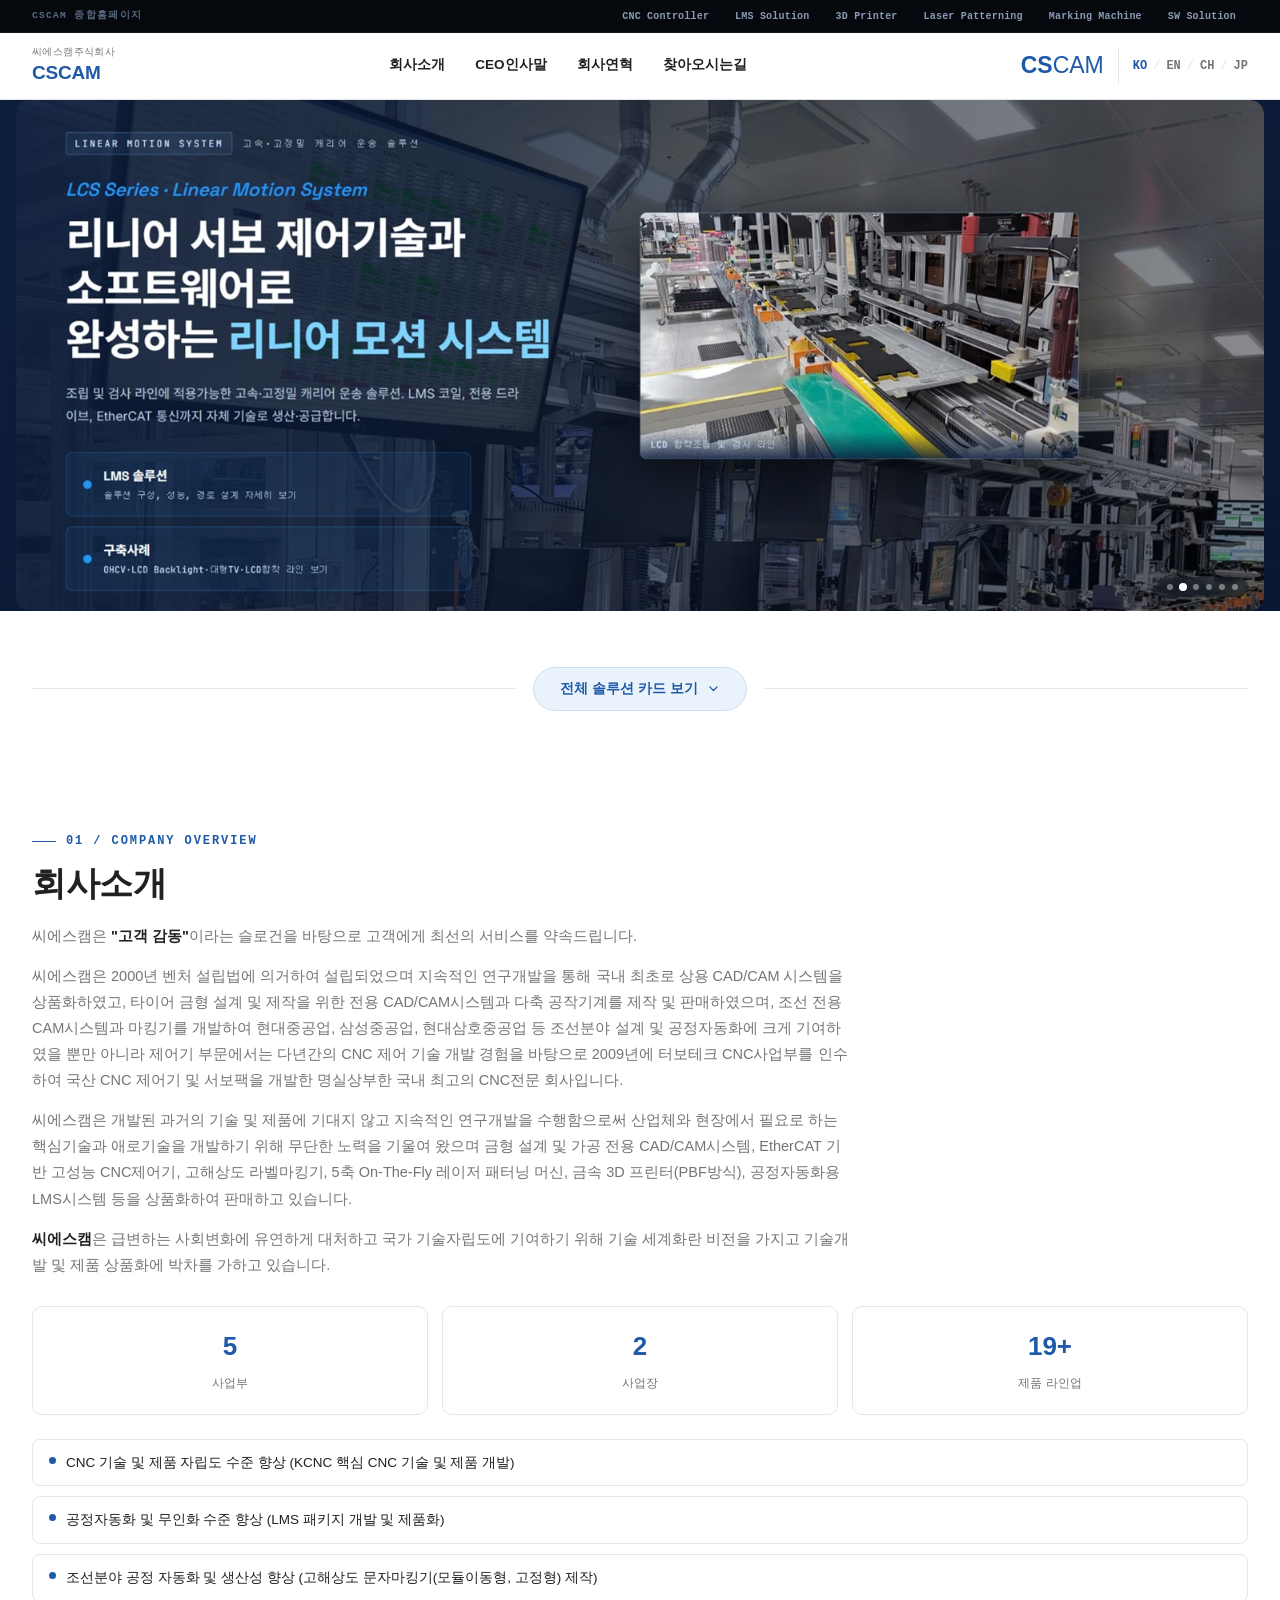
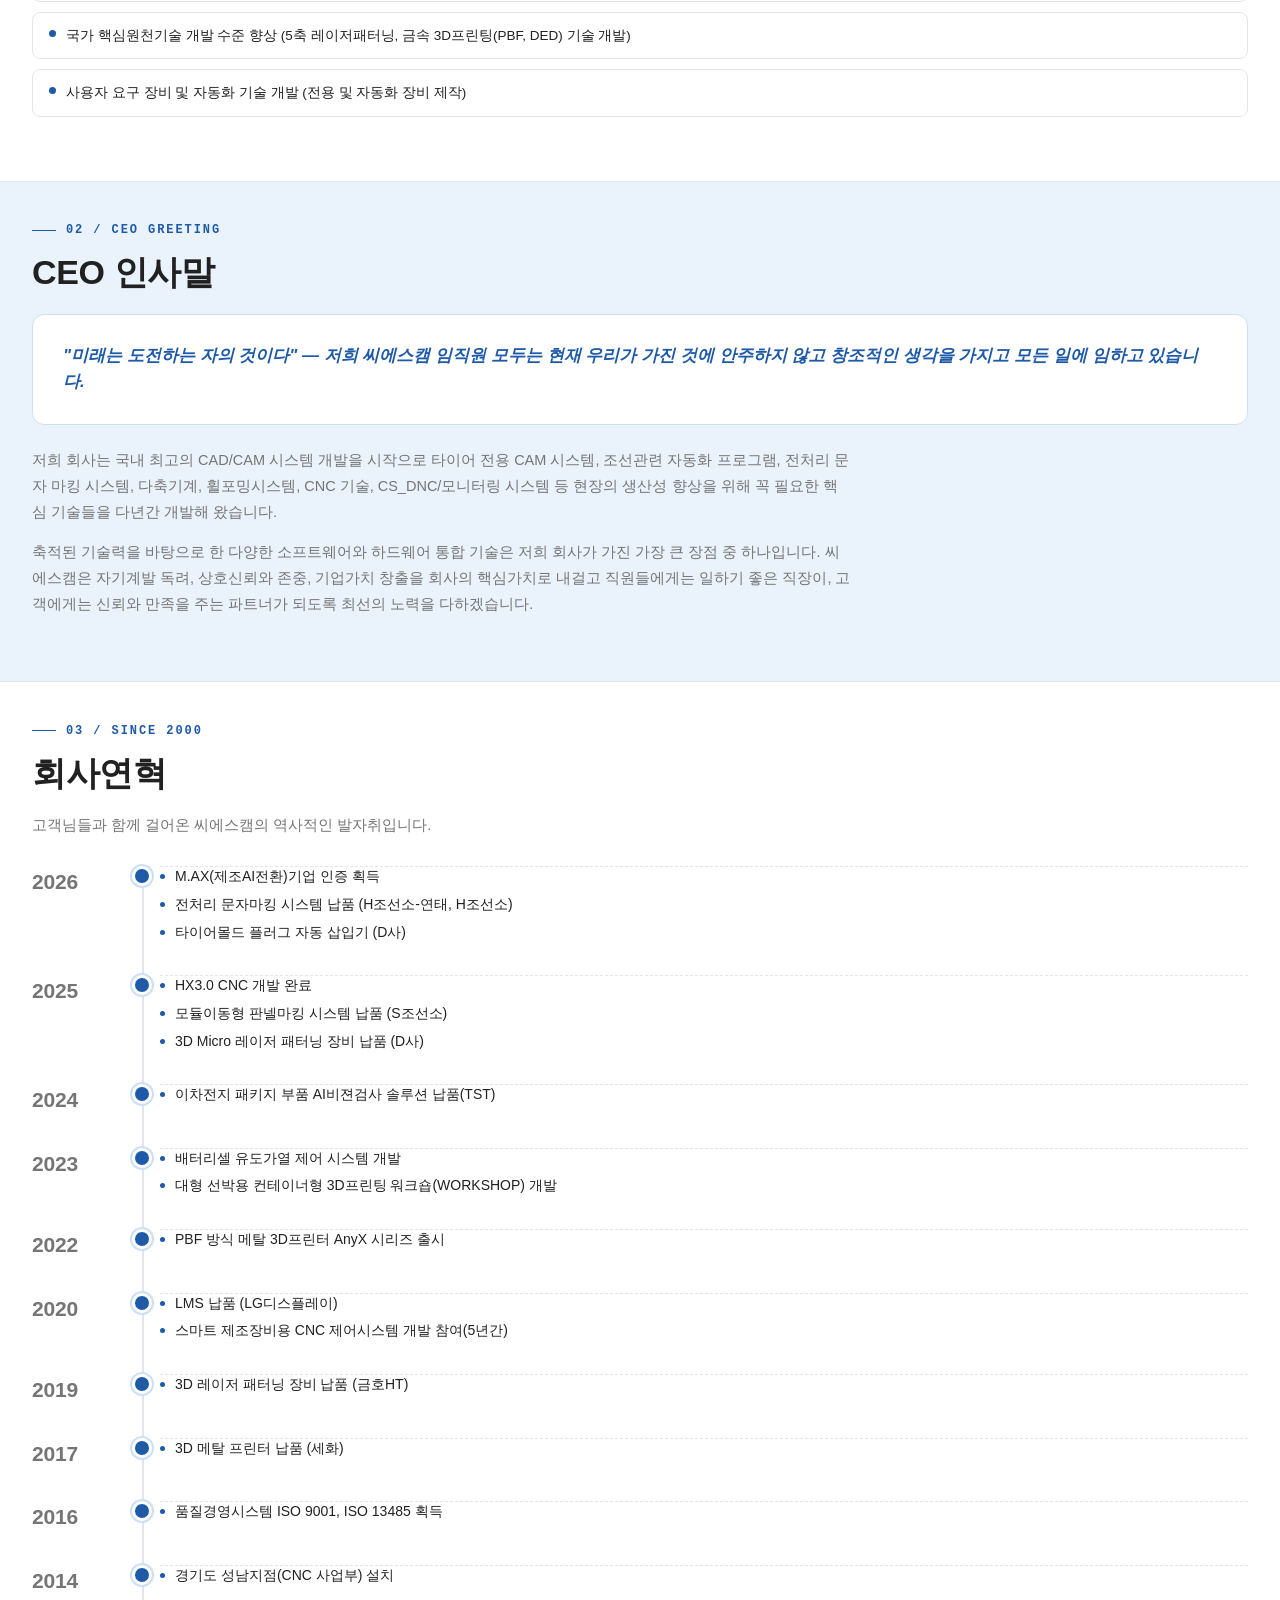
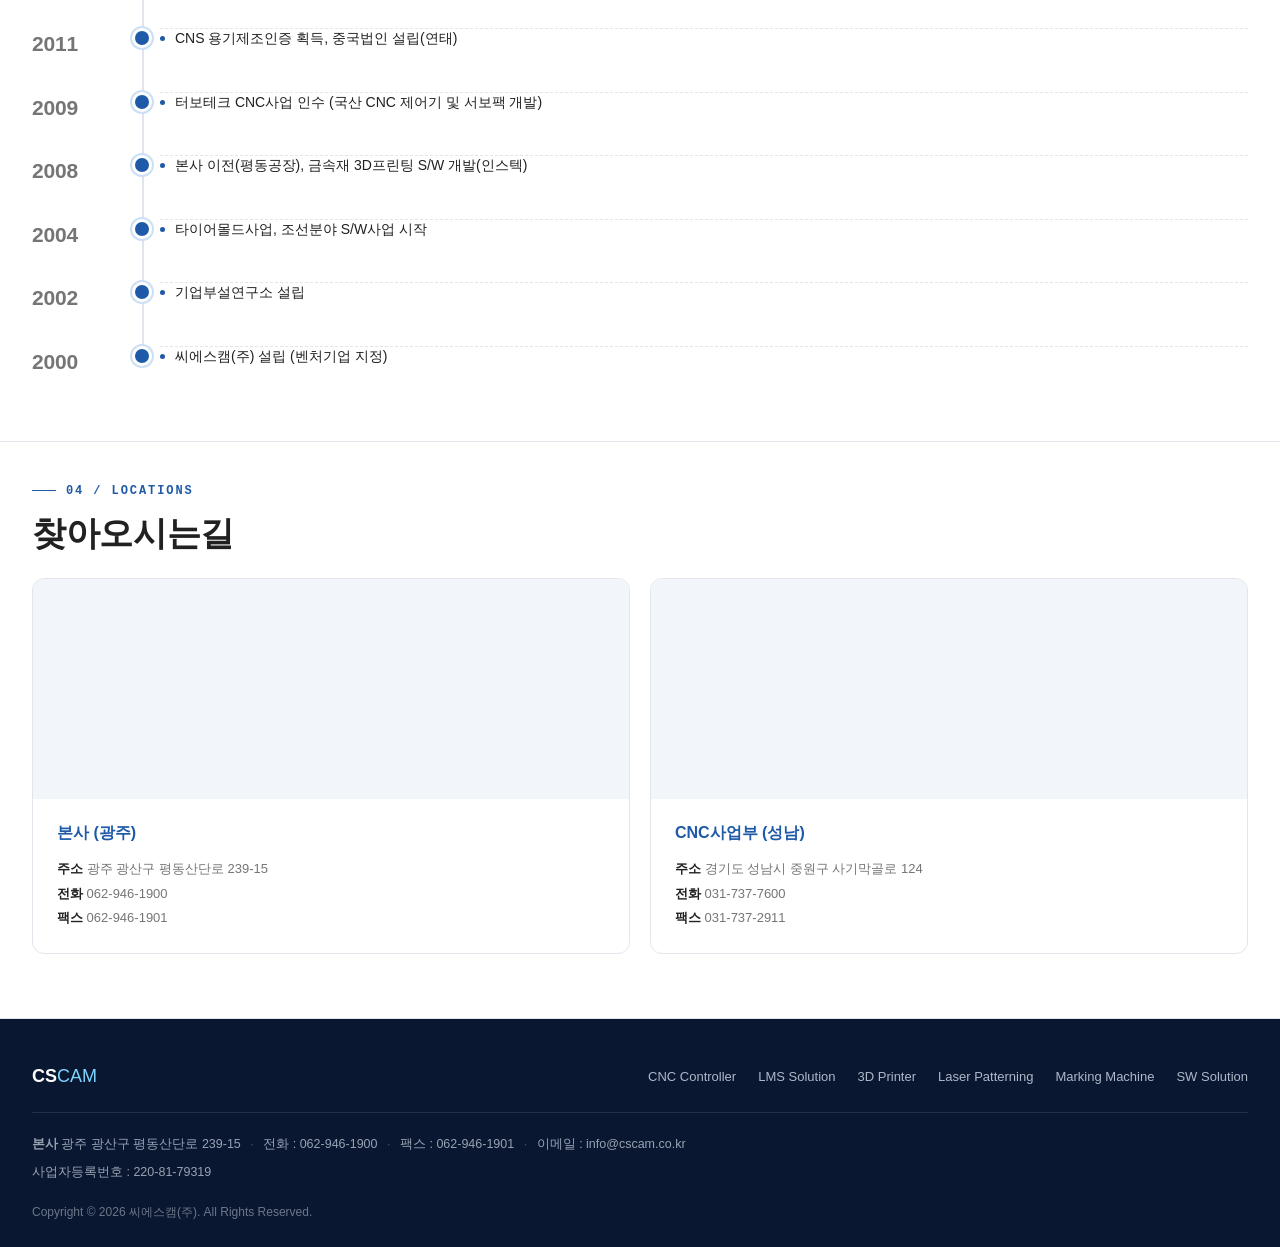
==== index.html @ 5173c91e "upgrade" ====
<!DOCTYPE html>
<html lang="ko">
<head>
<meta charset="UTF-8">
<meta name="viewport" content="width=device-width, initial-scale=1.0">
<title>씨에스캠(주) | CSCAM — 정밀제어 · 자동화 토탈 솔루션</title>
<meta name="description" content="씨에스캠(주)는 CNC 제어기, LMS 리니어 모션 시스템, 3D 프린터, 레이저 패터닝, 문자마킹시스템까지 정밀제어와 자동화 기술을 자체 개발·공급합니다.">
<link rel="stylesheet" href="assets/css/style.css">
</head>
<body>

<div class="family-bar">
  <div class="family-bar-inner">
    <span class="family-bar-label">CSCAM 종합홈페이지</span>
    <nav class="family-bar-nav">
      <a href="https://cnc.cscam.co.kr/">CNC Controller</a>
      <a href="https://lms.cscam.co.kr/">LMS Solution</a>
      <a href="https://3dp.cscam.co.kr/">3D Printer</a>
      <a href="https://laser.cscam.co.kr/">Laser Patterning</a>
      <a href="https://marking.cscam.co.kr/">Marking Machine</a>
      <a href="https://sw.cscam.co.kr/">SW Solution</a>
    </nav>
  </div>
</div>

<header class="site-header">
  <div class="container">
    <a href="index.html" class="logo"><small>씨에스캠주식회사</small><div class="logo-title">CSCAM</div></a>
    <nav class="site-nav">
      <a href="#about">회사소개</a>
      <a href="#ceo">CEO인사말</a>
      <a href="#history">회사연혁</a>
      <a href="#directions">찾아오시는길</a>
    </nav>
    <div class="header-right">
      <div class="header-utility">
        <div class="brand-wordmark"><b>CS</b><span>CAM</span></div>
        <div class="brand-divider"></div>
        <div class="lang-switch"><a class="active" href="index.html">KO</a><span class="lang-sep">/</span><a href="en/index.html">EN</a><span class="lang-sep">/</span><a href="zh/index.html">CH</a><span class="lang-sep">/</span><a href="jp/index.html">JP</a></div>
      </div>
    </div>
  </div>
</header>
<div class="header-spacer"></div>

<section class="hub-hero">
  <div class="container">
    <div class="hero-shift-wrap" id="heroShiftWrap" aria-hidden="true">
      <div class="hero-shift-stage" id="heroShiftStage">
        <a class="hero-shift-card" draggable="false" href="https://cnc.cscam.co.kr/"><img src="assets/img/card-cnc.jpg" alt="CNC Controller" loading="eager" draggable="false"></a>
        <a class="hero-shift-card" draggable="false" href="https://lms.cscam.co.kr/"><img src="assets/img/card-lms.jpg" alt="LMS Solution" loading="eager" draggable="false"></a>
        <a class="hero-shift-card" draggable="false" href="https://3dp.cscam.co.kr/"><img src="assets/img/card-3dp.jpg" alt="3D Printer" loading="eager" draggable="false"></a>
        <a class="hero-shift-card" draggable="false" href="https://laser.cscam.co.kr/"><img src="assets/img/card-laser.jpg" alt="Laser Patterning" loading="eager" draggable="false"></a>
        <a class="hero-shift-card" draggable="false" href="https://marking.cscam.co.kr/"><img src="assets/img/card-marking.jpg" alt="Marking Machine" loading="eager" draggable="false"></a>
        <a class="hero-shift-card" draggable="false" href="https://sw.cscam.co.kr/"><img src="assets/img/card-sw.jpg" alt="SW Solution" loading="eager" draggable="false"></a>
      </div>
    </div>
  </div>
</section>

<section class="division-grid">
  <div class="container">
    <div class="division-grid-toggle-row">
      <button type="button" class="division-grid-toggle" id="divisionGridToggle" aria-expanded="false" aria-controls="divisionGridWrap">
        <span class="label">전체 솔루션 카드 보기</span>
        <svg class="chevron" viewBox="0 0 16 16" fill="none" xmlns="http://www.w3.org/2000/svg" aria-hidden="true"><path d="M3.5 6L8 10.5L12.5 6" stroke="currentColor" stroke-width="1.6" stroke-linecap="round" stroke-linejoin="round"/></svg>
      </button>
    </div>
    <div class="grid-wrap" id="divisionGridWrap">
    <div class="grid">

      <a class="division-card" href="https://cnc.cscam.co.kr/">
        <div class="thumb">
          <img src="assets/img/card-cnc.jpg" alt="CNC Controller">
          <div class="tag-row">
            <span class="tag">CNC 제어기</span>
            <span class="cta">자세히 보기 <span class="arrow">→</span></span>
          </div>
        </div>
        <div class="body">
          <p>고정밀 CNC 제어기, 모션 제어기, 서보/스텝 드라이브까지 자체 기술로 개발하는 공작기계 제어 솔루션.</p>
        </div>
      </a>

      <a class="division-card" href="https://lms.cscam.co.kr/">
        <div class="thumb">
          <img src="assets/img/card-lms.jpg" alt="LMS Solution">
          <div class="tag-row">
            <span class="tag">LMS 리니어 모션 시스템</span>
            <span class="cta">자세히 보기 <span class="arrow">→</span></span>
          </div>
        </div>
        <div class="body">
          <p>조립 및 검사 라인에 적용가능한 고속·고정밀 캐리어 운송 솔루션. 코일, 드라이브, EtherCAT 통신까지 생산·공급.</p>
        </div>
      </a>

      <a class="division-card" href="https://3dp.cscam.co.kr/">
        <div class="thumb">
          <img src="assets/img/card-3dp.jpg" alt="3D Printer">
          <div class="tag-row">
            <span class="tag">3D 프린터</span>
            <span class="cta">자세히 보기 <span class="arrow">→</span></span>
          </div>
        </div>
        <div class="body">
          <p>레이저 제어기술과 소프트웨어로 완성하는 금속 3D 프린터. 정밀 적층 제조 시스템을 설계부터 생산까지.</p>
        </div>
      </a>

      <a class="division-card" href="https://laser.cscam.co.kr/">
        <div class="thumb">
          <img src="assets/img/card-laser.jpg" alt="Laser Patterning">
          <div class="tag-row">
            <span class="tag">레이저 패터닝</span>
            <span class="cta">자세히 보기 <span class="arrow">→</span></span>
          </div>
        </div>
        <div class="body">
          <p>비접촉 레이저 가공기술 기반의 정밀 패터닝·마킹 시스템. 다양한 소재 표면 처리에 최적화된 솔루션.</p>
        </div>
      </a>

      <a class="division-card" href="https://marking.cscam.co.kr/">
        <div class="thumb">
          <img src="assets/img/card-marking.jpg" alt="Marking Machine">
          <div class="tag-row">
            <span class="tag">문자마킹시스템</span>
            <span class="cta">자세히 보기 <span class="arrow">→</span></span>
          </div>
        </div>
        <div class="body">
          <p>고해상도 문자 및 2D Matrix Code 마킹시스템. 조선, 철강 등 산업 현장의 영구 각인·추적 솔루션.</p>
        </div>
      </a>

      <a class="division-card" href="https://sw.cscam.co.kr/">
        <div class="thumb">
          <img src="assets/img/card-sw.jpg" alt="SW Solution">
          <div class="tag-row">
            <span class="tag">네스팅 소프트웨어</span>
            <span class="cta">자세히 보기 <span class="arrow">→</span></span>
          </div>
        </div>
        <div class="body">
          <p>조선·금속 가공 현장의 자동 네스팅부터 도면·절단 데이터 출력까지 해결하는 E-NEST 소프트웨어 솔루션.</p>
        </div>
      </a>

    </div>
    </div>
  </div>
</section>

<section id="about" class="about-mega">
  <div class="container">
    <div class="about-eyebrow"><span class="line"></span>01 / COMPANY OVERVIEW</div>
    <h2 class="about-h2">회사소개</h2>
    <div class="about-lede">
      <p>씨에스캠은 <span class="about-strong">"고객 감동"</span>이라는 슬로건을 바탕으로 고객에게 최선의 서비스를 약속드립니다.</p>
      <p>씨에스캠은 2000년 벤처 설립법에 의거하여 설립되었으며 지속적인 연구개발을 통해 국내 최초로 상용 CAD/CAM 시스템을 상품화하였고, 타이어 금형 설계 및 제작을 위한 전용 CAD/CAM시스템과 다축 공작기계를 제작 및 판매하였으며, 조선 전용 CAM시스템과 마킹기를 개발하여 현대중공업, 삼성중공업, 현대삼호중공업 등 조선분야 설계 및 공정자동화에 크게 기여하였을 뿐만 아니라 제어기 부문에서는 다년간의 CNC 제어 기술 개발 경험을 바탕으로 2009년에 터보테크 CNC사업부를 인수하여 국산 CNC 제어기 및 서보팩을 개발한 명실상부한 국내 최고의 CNC전문 회사입니다.</p>
      <p>씨에스캠은 개발된 과거의 기술 및 제품에 기대지 않고 지속적인 연구개발을 수행함으로써 산업체와 현장에서 필요로 하는 핵심기술과 애로기술을 개발하기 위해 무단한 노력을 기울여 왔으며 금형 설계 및 가공 전용 CAD/CAM시스템, EtherCAT 기반 고성능 CNC제어기, 고해상도 라벨마킹기, 5축 On-The-Fly 레이저 패터닝 머신, 금속 3D 프린터(PBF방식), 공정자동화용 LMS시스템 등을 상품화하여 판매하고 있습니다.</p>
      <p><span class="about-strong">씨에스캠</span>은 급변하는 사회변화에 유연하게 대처하고 국가 기술자립도에 기여하기 위해 기술 세계화란 비전을 가지고 기술개발 및 제품 상품화에 박차를 가하고 있습니다.</p>
    </div>
    <div class="stat-row" style="margin-top:28px;">
      <div class="stat-card"><b>5</b><span>사업부</span></div>
      <div class="stat-card"><b>2</b><span>사업장</span></div>
      <div class="stat-card"><b>19+</b><span>제품 라인업</span></div>
    </div>
    <ul class="about-goals">
      <li><span class="dot"></span>CNC 기술 및 제품 자립도 수준 향상 (KCNC 핵심 CNC 기술 및 제품 개발)</li>
      <li><span class="dot"></span>공정자동화 및 무인화 수준 향상 (LMS 패키지 개발 및 제품화)</li>
      <li><span class="dot"></span>조선분야 공정 자동화 및 생산성 향상 (고해상도 문자마킹기(모듈이동형, 고정형) 제작)</li>
      <li><span class="dot"></span>국가 핵심원천기술 개발 수준 향상 (5축 레이저패터닝, 금속 3D프린팅(PBF, DED) 기술 개발)</li>
      <li><span class="dot"></span>사용자 요구 장비 및 자동화 기술 개발 (전용 및 자동화 장비 제작)</li>
    </ul>
  </div>
</section>

<section id="ceo" class="about-mega ceo-blue">
  <div class="container">
    <div class="about-eyebrow"><span class="line"></span>02 / CEO GREETING</div>
    <h2 class="about-h2">CEO 인사말</h2>
    <div class="ceo-quote">"미래는 도전하는 자의 것이다" — 저희 씨에스캠 임직원 모두는 현재 우리가 가진 것에 안주하지 않고 창조적인 생각을 가지고 모든 일에 임하고 있습니다.</div>
    <div class="about-lede" style="margin-top:22px;">
      <p>저희 회사는 국내 최고의 CAD/CAM 시스템 개발을 시작으로 타이어 전용 CAM 시스템, 조선관련 자동화 프로그램, 전처리 문자 마킹 시스템, 다축기계, 휠포밍시스템, CNC 기술, CS_DNC/모니터링 시스템 등 현장의 생산성 향상을 위해 꼭 필요한 핵심 기술들을 다년간 개발해 왔습니다.</p>
      <p>축적된 기술력을 바탕으로 한 다양한 소프트웨어와 하드웨어 통합 기술은 저희 회사가 가진 가장 큰 장점 중 하나입니다. 씨에스캠은 자기계발 독려, 상호신뢰와 존중, 기업가치 창출을 회사의 핵심가치로 내걸고 직원들에게는 일하기 좋은 직장이, 고객에게는 신뢰와 만족을 주는 파트너가 되도록 최선의 노력을 다하겠습니다.</p>
    </div>
  </div>
</section>

<section id="history" class="about-mega">
  <div class="container">
    <div class="about-eyebrow"><span class="line"></span>03 / SINCE 2000</div>
    <h2 class="about-h2">회사연혁</h2>
    <p class="about-lede">고객님들과 함께 걸어온 씨에스캠의 역사적인 발자취입니다.</p>
    <div class="history-timeline">
      <div class="history-row">
        <div class="history-year">2026</div>
        <ul class="history-content">
        <li>M.AX(제조AI전환)기업 인증 획득</li>
        <li>전처리 문자마킹 시스템 납품 (H조선소-연태, H조선소)</li>
        <li>타이어몰드 플러그 자동 삽입기 (D사)</li>
      </ul>
      </div>
      <div class="history-row">
        <div class="history-year">2025</div>
        <ul class="history-content">
        <li>HX3.0 CNC 개발 완료</li>
        <li>모듈이동형 판넬마킹 시스템 납품 (S조선소)</li>
        <li>3D Micro 레이저 패터닝 장비 납품 (D사)</li>
      </ul>
      </div>
      <div class="history-row">
        <div class="history-year">2024</div>
        <ul class="history-content">
        <li>이차전지 패키지 부품 AI비젼검사 솔루션 납품(TST)</li>
      </ul>
      </div>
      <div class="history-row">
        <div class="history-year">2023</div>
        <ul class="history-content">
        <li>배터리셀 유도가열 제어 시스템 개발</li>
        <li>대형 선박용 컨테이너형 3D프린팅 워크숍(WORKSHOP) 개발</li>
      </ul>
      </div>
      <div class="history-row">
        <div class="history-year">2022</div>
        <ul class="history-content">
        <li>PBF 방식 메탈 3D프린터 AnyX 시리즈 출시</li>
      </ul>
      </div>
      <div class="history-row">
        <div class="history-year">2020</div>
        <ul class="history-content">
        <li>LMS 납품 (LG디스플레이)</li>
        <li>스마트 제조장비용 CNC 제어시스템 개발 참여(5년간)</li>
      </ul>
      </div>
      <div class="history-row">
        <div class="history-year">2019</div>
        <ul class="history-content">
        <li>3D 레이저 패터닝 장비 납품 (금호HT)</li>
      </ul>
      </div>
      <div class="history-row">
        <div class="history-year">2017</div>
        <ul class="history-content">
        <li>3D 메탈 프린터 납품 (세화)</li>
      </ul>
      </div>
      <div class="history-row">
        <div class="history-year">2016</div>
        <ul class="history-content">
        <li>품질경영시스템 ISO 9001, ISO 13485 획득</li>
      </ul>
      </div>
      <div class="history-row">
        <div class="history-year">2014</div>
        <ul class="history-content">
        <li>경기도 성남지점(CNC 사업부) 설치</li>
      </ul>
      </div>
      <div class="history-row">
        <div class="history-year">2011</div>
        <ul class="history-content">
        <li>CNS 용기제조인증 획득, 중국법인 설립(연태)</li>
      </ul>
      </div>
      <div class="history-row">
        <div class="history-year">2009</div>
        <ul class="history-content">
        <li>터보테크 CNC사업 인수 (국산 CNC 제어기 및 서보팩 개발)</li>
      </ul>
      </div>
      <div class="history-row">
        <div class="history-year">2008</div>
        <ul class="history-content">
        <li>본사 이전(평동공장), 금속재 3D프린팅 S/W 개발(인스텍)</li>
      </ul>
      </div>
      <div class="history-row">
        <div class="history-year">2004</div>
        <ul class="history-content">
        <li>타이어몰드사업, 조선분야 S/W사업 시작</li>
      </ul>
      </div>
      <div class="history-row">
        <div class="history-year">2002</div>
        <ul class="history-content">
        <li>기업부설연구소 설립</li>
      </ul>
      </div>
      <div class="history-row">
        <div class="history-year">2000</div>
        <ul class="history-content">
        <li>씨에스캠(주) 설립 (벤처기업 지정)</li>
      </ul>
      </div>
    </div>
  </div>
</section>

<section id="directions" class="about-mega">
  <div class="container">
    <div class="about-eyebrow"><span class="line"></span>04 / LOCATIONS</div>
    <h2 class="about-h2">찾아오시는길</h2>
    <div class="location-grid">
      <div class="location-card">
        <div class="location-map">
          <iframe src="https://www.google.com/maps/embed?pb=!1m5!3m3!1m2!1s0x357187f1f76574ed%3A0xa519063b2a263651!2z6rSR7KO86rSR7Jet7IucIOq0keyCsOq1rCDtj4nrj5nsgrDri6jroZwgMjM5LTE1!5e0!3m2!1sko!2skr!4v1788947351875!5m2!1sko!2skr" loading="lazy" referrerpolicy="strict-origin-when-cross-origin" title="CSCAM 본사 위치"></iframe>
        </div>
        <div class="location-body">
          <h3>본사 (광주)</h3>
          <p><b>주소</b> 광주 광산구 평동산단로 239-15<br><b>전화</b> 062-946-1900<br><b>팩스</b> 062-946-1901</p>
        </div>
      </div>
      <div class="location-card">
        <div class="location-map">
          <iframe src="https://www.google.com/maps/embed?pb=!1m5!3m3!1m2!1s0x357ca92fbaa0809d%3A0x1b280c7c7be83026!2z6rK96riw64-EIOyEseuCqOyLnCDspJHsm5Dqtawg7IKs6riw66eJ6rOo66GcIDEyNA!5e0!3m2!1sko!2skr!4v1788947379519!5m2!1sko!2skr" loading="lazy" referrerpolicy="strict-origin-when-cross-origin" title="CSCAM 성남 CNC사업부 위치"></iframe>
        </div>
        <div class="location-body">
          <h3>CNC사업부 (성남)</h3>
          <p><b>주소</b> 경기도 성남시 중원구 사기막골로 124<br><b>전화</b> 031-737-7600<br><b>팩스</b> 031-737-2911</p>
        </div>
      </div>
    </div>
  </div>
</section>

<footer class="site-footer">
<div class="container">
<div class="foot-top">
<div class="foot-logo">CS<span>CAM</span></div>
<nav class="foot-links">
<a href="https://cnc.cscam.co.kr/">CNC Controller</a>
<a href="https://lms.cscam.co.kr/">LMS Solution</a>
<a href="https://3dp.cscam.co.kr/">3D Printer</a>
<a href="https://laser.cscam.co.kr/">Laser Patterning</a>
<a href="https://marking.cscam.co.kr/">Marking Machine</a>
<a href="https://sw.cscam.co.kr/">SW Solution</a>
</nav>
</div>
<div class="foot-contact">
<p><strong>본사</strong> 광주 광산구 평동산단로 239-15 <span class="sep">·</span> 전화 : 062-946-1900 <span class="sep">·</span> 팩스 : 062-946-1901 <span class="sep">·</span> 이메일 : info@cscam.co.kr</p>
<p class="foot-biz">사업자등록번호 : 220-81-79319</p>
</div>
<div class="foot-copy">Copyright © 2026 씨에스캠(주). All Rights Reserved.</div>
</div>
</footer>

<script>
(function(){
  var btn = document.getElementById("divisionGridToggle");
  var wrap = document.getElementById("divisionGridWrap");
  if (!btn || !wrap) return;
  var label = btn.querySelector(".label");
  var labelOpen = "전체 솔루션 카드 보기";
  var labelClose = "솔루션 카드 접기";
  var open = false;
  btn.addEventListener("click", function(){
    open = !open;
    btn.setAttribute("aria-expanded", open ? "true" : "false");
    if (label) label.textContent = open ? labelClose : labelOpen;
    if (open) {
      wrap.style.maxHeight = wrap.scrollHeight + "px";
    } else {
      wrap.style.maxHeight = "0px";
    }
  });
  window.addEventListener("resize", function(){
    if (open) wrap.style.maxHeight = wrap.scrollHeight + "px";
  });
})();
</script>
<script>
(function(){
  // 연속으로 흐르지 않고, 중앙 카드 1개만 최대 크기로 보여주다가 일정 시간 뒤
  // 다음 카드로 "교체(shift)"되는 방식. 좌/우에 다른 카드가 겹쳐 보이지 않도록
  // 중앙이 아닌 카드는 전부 같은 자리에서 작게 접힌 채 숨어 있음(단순 크로스페이드).
  var wrap = document.getElementById("heroShiftWrap");
  var stage = document.getElementById("heroShiftStage");
  if (!wrap || !stage) return;
  if (window.matchMedia && window.matchMedia("(prefers-reduced-motion: reduce)").matches) return;

  var cards = Array.prototype.slice.call(stage.children);
  var n = cards.length;
  if (n < 2) return;
  var current = 0;
  var holdMs = 1500; // 중앙에 완전히 도착한 뒤 정지 상태로 유지되는 시간
  var transitionMs = 750; // CSS transition 시간(assets/css/style.css의 .hero-shift-card transition과 일치, 관성 곡선)
  var autoTimer = null;

  // 전체 6장 중 지금 몇 번째 이미지인지 보여주는 점(dot) 표시
  var dotsWrap = document.createElement("div");
  dotsWrap.className = "hero-shift-dots";
  var dotEls = cards.map(function(_, i){
    var d = document.createElement("span");
    d.className = "dot";
    dotsWrap.appendChild(d);
    return d;
  });
  wrap.appendChild(dotsWrap);
  function updateDots(){
    dotEls.forEach(function(d, i){ d.classList.toggle("active", i === current); });
  }

  function render(){
    // 최초 진입 시에만 사용: 애니메이션 없이 현재 카드를 중앙에, 나머지는 오른쪽 대기 상태로 배치
    cards.forEach(function(card, i){
      card.classList.remove("pos-center", "pos-left", "pos-right");
      card.classList.add(i === current ? "pos-center" : "pos-right");
    });
    updateDots();
  }

  function scheduleAuto(){
    clearTimeout(autoTimer);
    autoTimer = setTimeout(function(){
      shift(1); // 입력이 없을 때는 항상 정방향으로 자동 진행
    }, holdMs + transitionMs);
  }

  function shift(dir){
    // dir>0(정방향): 기존 카드는 왼쪽으로 빠져나가고, 다음 카드는 오른쪽에서 날아들어옴
    // dir<0(역방향/역드래그): 반대로 기존 카드는 오른쪽으로, 다음 카드는 왼쪽에서 날아들어옴
    var prevIdx = current;
    current = (current + dir + n) % n;
    var prevCard = cards[prevIdx];
    var nextCard = cards[current];
    if (prevCard === nextCard) return; // 카드가 1장뿐인 경우 안전장치

    prevCard.classList.remove("pos-center");
    prevCard.classList.add(dir > 0 ? "pos-left" : "pos-right");

    // 들어오는 카드를 진행 방향 쪽에 트랜지션 없이 순간이동시킨 뒤, 다음 프레임에 중앙으로 슬라이드 인
    nextCard.classList.remove("pos-left", "pos-right", "pos-center");
    nextCard.classList.add("no-transition");
    nextCard.classList.add(dir > 0 ? "pos-right" : "pos-left");
    void nextCard.offsetWidth; // 강제 리플로우로 위치를 즉시 반영
    nextCard.classList.remove("no-transition", "pos-left", "pos-right");
    nextCard.classList.add("pos-center");
    updateDots();

    scheduleAuto(); // 수동으로 넘긴 경우에도 여기서부터 다시 1.5초 자동 타이머 재시작
  }

  render();
  scheduleAuto();

  // 마우스 드래그 / 터치 스와이프로 원하는 방향으로 한 칸씩 넘기기
  var DRAG_THRESHOLD = 40; // 이 이상 움직이면 스와이프로 인정(px)
  var TAP_THRESHOLD = 8;   // 이 이하 움직임은 그냥 클릭(카드 링크 이동)으로 처리
  var startX = null, dragging = false, moved = false, suppressClick = false, capturedId = null;

  wrap.addEventListener("pointerdown", function(e){
    if (e.pointerType === "mouse" && e.button !== 0) return;
    startX = e.clientX;
    dragging = true;
    moved = false;
    // 포인터 캡처는 "실제로 드래그로 확정된 순간"에만 걸어야 함.
    // pointerdown에서 바로 캡처하면 일부 브라우저에서 단순 클릭(카드 링크 이동)까지 막혀버림.
  });
  wrap.addEventListener("pointermove", function(e){
    if (!dragging) return;
    if (!moved && Math.abs(e.clientX - startX) > TAP_THRESHOLD) {
      moved = true;
      wrap.classList.add("is-dragging");
      if (wrap.setPointerCapture) {
        try { wrap.setPointerCapture(e.pointerId); capturedId = e.pointerId; } catch(err) {}
      }
    }
  });
  function endDrag(e){
    if (!dragging) return;
    dragging = false;
    wrap.classList.remove("is-dragging");
    if (capturedId !== null && wrap.releasePointerCapture) {
      try { wrap.releasePointerCapture(capturedId); } catch(err) {}
      capturedId = null;
    }
    var dx = (e.clientX != null ? e.clientX : startX) - startX;
    if (Math.abs(dx) >= DRAG_THRESHOLD) {
      suppressClick = true;
      shift(dx < 0 ? 1 : -1); // 왼쪽으로 스와이프: 다음 카드, 오른쪽으로 스와이프: 이전 카드
    }
  }
  wrap.addEventListener("pointerup", endDrag);
  wrap.addEventListener("pointercancel", function(){ dragging = false; wrap.classList.remove("is-dragging"); });
  // 드래그로 판정된 동작 직후에는 카드 링크로 바로 이동하지 않도록 클릭을 한 번 막음
  stage.addEventListener("click", function(e){
    if (suppressClick) { e.preventDefault(); e.stopPropagation(); suppressClick = false; }
  }, true);
})();
</script>
<script>
(function(){
  window.cscamLocalNavFix = true;
  var isLocal = location.protocol === "file:";
  var isGhPages = location.hostname === "cih2000.github.io";
  if (!isLocal && !isGhPages) return;
  var GH = "https://cih2000.github.io";
  var map = {
    "https://cnc.cscam.co.kr/": { local: "../cscam-cnc/index.html", gh: GH + "/cscam-cnc/index.html" },
    "https://lms.cscam.co.kr/": { local: "../cscam-lms/index.html", gh: GH + "/cscam-lms/index.html" },
    "https://3dp.cscam.co.kr/": { local: "../cscam-3dp/index.html", gh: GH + "/cscam-3dp/index.html" },
    "https://laser.cscam.co.kr/": { local: "../cscam-engraving/index.html", gh: GH + "/cscam-engraving/index.html" },
    "https://marking.cscam.co.kr/": { local: "../cscam-marking/index.html", gh: GH + "/cscam-marking/index.html" },
    "https://sw.cscam.co.kr/": { local: "../cscam-sw/index.html", gh: GH + "/cscam-sw/index.html" }
  };
  document.querySelectorAll(".division-card, .family-bar-nav a, .hero-shift-card").forEach(function(a){
    var href = a.getAttribute("href");
    var entry = map[href];
    if (entry) a.setAttribute("href", isLocal ? entry.local : entry.gh);
  });
})();
</script>
<script>
(function(){
  if (window.cscamProdNavFixInstalled) return;
  window.cscamProdNavFixInstalled = true;
  function cscamProdNavFixApply(){
    var host = location.hostname;
    var isProdRoot = (host === "www.cscam.co.kr" || host === "cscam.co.kr");
    if (!isProdRoot) return;
    var domainMap = {
      "cscam.co.kr": "",
      "www.cscam.co.kr": "",
      "cnc.cscam.co.kr": "/cnc",
      "lms.cscam.co.kr": "/lms",
      "3dp.cscam.co.kr": "/3dp",
      "laser.cscam.co.kr": "/laser",
      "marking.cscam.co.kr": "/marking",
      "sw.cscam.co.kr": "/sw"
    };
    document.querySelectorAll("a[href]").forEach(function(a){
      var href = a.getAttribute("href");
      if (!href || !/^https?:\/\//i.test(href)) return;
      var u;
      try { u = new URL(href); } catch(e) { return; }
      if (!Object.prototype.hasOwnProperty.call(domainMap, u.hostname)) return;
      var prefix = domainMap[u.hostname];
      var newHref = prefix + u.pathname + u.search + u.hash;
      if (newHref === "") newHref = "/";
      a.setAttribute("href", newHref);
    });
  }
  cscamProdNavFixApply();
  window.addEventListener("load", cscamProdNavFixApply);
})();
</script>
<script>
// 모바일망 안정화: CNC/LMS/3DP/레이저/마킹/SW/허브 간 서브도메인 이동 링크는
// 일부 모바일 통신사 환경에서 캐시된 오류 응답이나 순간적인 DNS/프록시 문제로
// 첫 클릭에 깨진 화면이 뜨는 경우가 있음. 실제 이동 전에 캐시를 무시한 확인
// 요청을 한 번 보내고, 진짜 네트워크 오류일 때만 한 번 더 재시도한 뒤,
// 캐시 우회용 파라미터를 붙여 이동시켜 오래된 캐시 응답을 다시 받지 않도록 함.
(function(){
  if (window.cscamSafeCrossNavInstalled) return;
  window.cscamSafeCrossNavInstalled = true;
  var CSCAM_DOMAINS = {
    "cscam.co.kr":1, "www.cscam.co.kr":1, "cnc.cscam.co.kr":1, "lms.cscam.co.kr":1,
    "3dp.cscam.co.kr":1, "laser.cscam.co.kr":1, "marking.cscam.co.kr":1, "sw.cscam.co.kr":1
  };
  function isCrossSiteLink(a){
    if (!a) return false;
    var raw = a.getAttribute("href") || "";
    if (!/^https?:\/\//i.test(raw)) return false;
    var u;
    try { u = new URL(a.href); } catch(e) { return false; }
    return !!CSCAM_DOMAINS[u.hostname] && u.hostname !== location.hostname;
  }
  function bustUrl(href){
    var sep = href.indexOf("?") === -1 ? "?" : "&";
    return href + sep + "_r=" + Date.now();
  }
  function handleClick(e){
    var a = e.currentTarget;
    if (!isCrossSiteLink(a)) return;
    e.preventDefault();
    var href = a.href;
    var target = a.target;
    function go(){
      var dest = bustUrl(href);
      if (target === "_blank") { window.open(dest, "_blank"); } else { location.href = dest; }
    }
    try {
      fetch(href, { mode: "no-cors", cache: "no-store" }).then(go).catch(function(){
        setTimeout(function(){
          fetch(href, { mode: "no-cors", cache: "no-store" }).then(go).catch(go);
        }, 600);
      });
    } catch(err) { go(); }
  }
  function install(){
    document.querySelectorAll("a[href]").forEach(function(a){
      if (a.__cscamSafeNavBound) return;
      if (!isCrossSiteLink(a)) return;
      a.__cscamSafeNavBound = true;
      a.addEventListener("click", handleClick);
    });
  }
  if (document.readyState === "loading") {
    document.addEventListener("DOMContentLoaded", install);
  } else {
    install();
  }
  window.addEventListener("load", install);
})();
</script>
</body>
</html>
---- assets/css/style.css ----
/* CSCAM Hub — apex landing page */
:root {
  --navy: #0d1e3d;
  --navy-2: #0a1730;
  --blue: #1e5aa8;
  --blue-dark: #154078;
  --blue-bright: #2196f3;
  --blue-sky: #7fd3ff;
  --blue-050: #eaf3fc;
  --blue-100: #cce0f5;
  --ink: #212121;
  --muted: #757575;
  --border: #e2e6ec;
  --bg-alt: #fafbfc;
  --bg-alt2: #f2f5f9;
  --container: 1320px;
  --header-h: 68px;
}

* { box-sizing: border-box; margin: 0; padding: 0; }
html { scroll-behavior: smooth; }
body {
  font-family: "Inter", "Noto Sans KR", -apple-system, sans-serif;
  color: var(--ink);
  background: #fff;
  line-height: 1.5;
  -webkit-font-smoothing: antialiased;
}
img { max-width: 100%; display: block; }
a { text-decoration: none; color: inherit; }
.container { max-width: var(--container); margin: 0 auto; padding: 0 32px; }

/* Family bar */
.family-bar { position: fixed; top: 0; left: 0; right: 0; z-index: 101; background: #05080d; border-bottom: 1px solid rgba(255,255,255,.06); }
.family-bar-inner {
  max-width: var(--container); margin: 0 auto; padding: 0 32px; height: 32px;
  display: flex; align-items: center; justify-content: flex-end; gap: 2px;
  overflow-x: auto; scrollbar-width: none;
}
.family-bar-inner::-webkit-scrollbar { display: none; }
.family-bar-label { font-family: "JetBrains Mono", monospace; font-size: 9.5px; font-weight: 700; letter-spacing: .14em; color: #5b6b85; margin-right: auto; white-space: nowrap; }
.family-bar-nav { display: flex; gap: 2px; white-space: nowrap; }
.family-bar-nav a, .family-bar-nav span {
  font-family: "JetBrains Mono", monospace; font-size: 10px; font-weight: 600; letter-spacing: .02em;
  padding: 6px 12px; border-radius: 4px; color: #8b9bb5; transition: all .2s;
}
.family-bar-nav a:hover { color: #fff; background: rgba(255,255,255,.08); }
.family-bar-nav a.active { color: #fff; background: var(--blue); }
@media (max-width: 900px) {
  /* justify-content:flex-end 상태에서 넘치면 시작 부분이 스크롤 영역 밖으로 밀려 좌우 드래그가 막히는 문제 -
     모바일에서는 왼쪽 정렬로 바꿔 화면에 안 보이는 나머지 링크를 정상적으로 드래그해서 볼 수 있게 함 */
  .family-bar-inner { justify-content: flex-start; padding: 0 16px; }
}

/* Header */
.site-header {
  position: fixed; top: 32px; left: 0; right: 0; z-index: 100;
  background: #fff; border-bottom: 1px solid var(--border);
  height: var(--header-h);
}
.site-header .container {
  height: 100%; display: flex; align-items: center; justify-content: space-between;
}
.logo { display: block; line-height: 1.25; }
.logo small {
  display: block; font-family: "Inter", "Noto Sans KR", sans-serif; font-size: 10px; font-weight: 500;
  color: var(--muted); letter-spacing: .04em; margin-bottom: 2px;
}
.logo .logo-title {
  font-family: "Space Grotesk", sans-serif; font-size: 19px; font-weight: 700; color: var(--blue); letter-spacing: -.01em;
}
.site-nav { display: flex; align-items: center; gap: 4px; }
.site-nav a {
  font-family: "Inter", "Noto Sans KR", sans-serif; font-weight: 600; font-size: 13.5px; color: var(--ink);
  padding: 8px 13px; border-radius: 6px; white-space: nowrap; transition: color .2s, background .2s;
}
.site-nav a:hover { color: var(--blue); background: var(--blue-050); }
@media (max-width: 900px) { .site-nav { display: none; } }
.header-right { display: flex; align-items: center; gap: 14px; }
.header-utility { display: flex; align-items: center; gap: 10px; }
.brand-wordmark { display: flex; align-items: baseline; font-family: Verdana, "Noto Sans KR", sans-serif; font-size: 23px; color: var(--blue); }
.brand-wordmark b { font-weight: 700; }
.brand-wordmark span { font-weight: 400; }
.brand-divider { width: 1px; height: 36px; background: var(--border); margin: 0 4px; }
.lang-switch { font-family: "JetBrains Mono", monospace; font-size: 12px; font-weight: 600; display: flex; align-items: center; gap: 6px; }
.lang-switch a { color: var(--muted); }
.lang-switch a.active { color: var(--blue); }
.lang-switch .lang-sep { color: var(--border); }
.header-spacer { height: calc(var(--header-h) + 32px); }

/* Hero */
.hub-hero {
  position: relative; overflow: hidden;
  padding: 0;
  background: linear-gradient(160deg, var(--navy) 0%, var(--navy-2) 100%);
  text-align: center;
}
.hub-hero::before {
  content: ""; position: absolute; inset: -40px; z-index: 0; opacity: .3;
  background-image: linear-gradient(rgba(255,255,255,.06) 1px, transparent 1px),
                     linear-gradient(90deg, rgba(255,255,255,.06) 1px, transparent 1px);
  background-size: 46px 46px;
}
.hub-hero .container { position: relative; z-index: 1; }
.hub-hero .eyebrow {
  display: inline-flex; align-items: center; gap: 10px;
  font-family: "JetBrains Mono", monospace; font-size: 11px; font-weight: 700; letter-spacing: .2em;
  color: #cfe8ff; text-transform: uppercase; margin-bottom: 10px;
  padding: 4px 14px; border: 1px solid rgba(127,196,255,.4); border-radius: 999px; background: rgba(127,196,255,.08);
}
.hub-hero h1 {
  font-family: "Space Grotesk", "Noto Sans KR", sans-serif; font-size: clamp(26px, 4.6vw, 50px); font-weight: 700;
  line-height: 1.2; color: var(--white, #fff); margin-bottom: 10px; letter-spacing: -.02em;
  word-break: keep-all; overflow-wrap: break-word;
}
.hub-hero h1 em { font-style: normal; color: var(--blue-sky); }
.hub-hero h1 .nowrap { white-space: nowrap; }
.hub-hero p {
  font-size: 15px; color: #b8c4d9; max-width: 640px; margin: 0 auto; line-height: 1.75;
}

/* Hero flowing showcase */
.hero-flow-wrap {
  position: relative; margin-top: 34px; height: 430px; overflow: hidden;
}
.hero-flow-wrap::before, .hero-flow-wrap::after {
  content: ""; position: absolute; top: 0; bottom: 0; width: 160px; z-index: 2; pointer-events: none;
}
.hero-flow-wrap::before { left: 0; background: linear-gradient(to right, var(--navy) 0%, rgba(13,30,61,0) 100%); }
.hero-flow-wrap::after { right: 0; background: linear-gradient(to left, var(--navy-2) 0%, rgba(10,23,48,0) 100%); }
.hero-flow-track {
  position: absolute; top: 50%; left: 0; display: flex; align-items: center; gap: 22px;
  will-change: transform; transform: translateY(-50%);
}
.hero-flow-item {
  position: relative; flex: 0 0 auto; width: 300px; border-radius: 14px; overflow: hidden;
  border: 1px solid rgba(255,255,255,.22);
  box-shadow: 0 14px 34px rgba(0,0,0,.4), 0 0 0 1px rgba(0,0,0,.35); transform-origin: center center;
  transition: box-shadow .3s ease, border-color .3s ease;
  display: block; text-decoration: none; cursor: pointer;
  -webkit-user-drag: none; user-select: none; -webkit-touch-callout: none;
}
.hero-flow-item img {
  display: block; width: 100%; aspect-ratio: 1559/638; object-fit: cover; pointer-events: none;
}
.hero-flow-item.is-active {
  border-color: rgba(255,255,255,.4);
  box-shadow: 0 24px 54px rgba(127,196,255,.4), 0 14px 34px rgba(0,0,0,.5), 0 0 0 1px rgba(0,0,0,.35);
}
@media (max-width: 720px) {
  .hero-flow-wrap { height: 280px; margin-top: 22px; }
  .hero-flow-item { width: 190px; }
}

/* Hero shift showcase (중앙 카드 1개만 표시, 테두리 없음, 하단 division-card보다 1.2배 크게 — 실제 박스 크기 자체를 키워서 가로/세로가 잘리지 않고 그대로 다 보이도록 함) */
.hero-shift-wrap {
  /* margin:0 auto는 폭이 부모보다 넓어지면(돌출) 브라우저가 auto 마진을 0으로 취급해 좌측이 밀리는 문제가 있어,
     left:50% + translateX(-50%)로 컨테이너(=하단 6개 카드와 동일한 .container) 중앙선 기준 강제 중앙정렬 */
  position: relative; left: 50%; transform: translateX(-50%);
  overflow: hidden; border-radius: 14px;
  aspect-ratio: 1559 / 638;
  width: 120%; max-width: calc(100vw - 32px); /* 컨테이너보다 넓게 돌출(양쪽 최소 16px 여백만 확보) */
  touch-action: pan-y; cursor: grab; user-select: none; -webkit-user-select: none;
}
.hero-shift-wrap.is-dragging { cursor: grabbing; }
.hero-shift-stage {
  position: absolute; inset: 0;
}
.hero-shift-card {
  position: absolute; inset: 0; width: 100%; height: 100%; border-radius: 14px; overflow: hidden;
  display: block; text-decoration: none; cursor: pointer; transform-origin: center center;
  -webkit-user-drag: none; user-select: none; -webkit-touch-callout: none;
  /* 관성 효과: 가속(빠르게 출발)-등속(구간 대부분 일정한 속도)-감속(멈추기 직전 서서히)으로 이동 */
  transition: transform .75s cubic-bezier(.83,0,.17,1), opacity .5s ease;
  transform: translateX(100%);
  opacity: 0; z-index: 1; pointer-events: none;
}
.hero-shift-card.no-transition { transition: none !important; }
.hero-shift-card img {
  display: block; width: 100%; height: 100%; object-fit: cover; pointer-events: none;
}
.hero-shift-card.pos-center {
  transform: translateX(0); /* 확대는 wrap 박스 자체 크기(120%)로 처리 — scale이 아니므로 가로/세로가 잘리지 않고 그대로 보임 */
  opacity: 1; z-index: 5; pointer-events: auto;
}
.hero-shift-card.pos-left {
  transform: translateX(-100%);
  opacity: 0; z-index: 3;
}
.hero-shift-card.pos-right {
  transform: translateX(100%);
  opacity: 0; z-index: 3;
}
/* 현재 몇 번째 이미지인지 표시하는 점 6개(우측 하단 구석) */
.hero-shift-dots {
  position: absolute; right: 16px; bottom: 14px; z-index: 10;
  display: flex; align-items: center; gap: 7px;
  padding: 7px 10px; border-radius: 999px;
  background: rgba(10,20,35,.4); backdrop-filter: blur(4px);
  pointer-events: none;
}
.hero-shift-dots .dot {
  width: 6px; height: 6px; border-radius: 50%;
  background: rgba(255,255,255,.4);
  transition: background .25s ease, transform .25s ease;
}
.hero-shift-dots .dot.active {
  background: #fff; transform: scale(1.35);
}

/* Division cards */
.division-grid {
  padding: 10px 0 50px;
}
.division-grid-toggle-row {
  display: flex; align-items: center; gap: 18px; margin: 46px 0 32px;
}
.division-grid-toggle-row::before, .division-grid-toggle-row::after {
  content: ""; flex: 1; height: 1px; background: var(--border);
}
.division-grid-toggle {
  display: inline-flex; align-items: center; flex: 0 0 auto; gap: 9px;
  padding: 12px 26px; border-radius: 999px;
  border: 1px solid var(--blue-100); background: var(--blue-050); color: var(--blue);
  font-family: "Space Grotesk", sans-serif; font-weight: 700; font-size: 13.5px; letter-spacing: .01em;
  cursor: pointer; transition: background .2s ease, border-color .2s ease, box-shadow .2s ease;
}
.division-grid-toggle:hover { background: #fff; border-color: var(--blue); box-shadow: 0 8px 20px rgba(30,90,168,.16); }
.division-grid-toggle .chevron { width: 13px; height: 13px; flex-shrink: 0; transition: transform .3s ease; }
.division-grid-toggle[aria-expanded="true"] .chevron { transform: rotate(180deg); }
.division-grid .grid-wrap {
  max-height: 0; overflow: hidden; transition: max-height .45s ease;
}
.division-grid .grid {
  display: grid; grid-template-columns: 1fr; row-gap: 18px;
}

.division-card {
  display: block; border-radius: 14px; overflow: hidden; position: relative;
  border: 1px solid var(--border); background: #fff; width: 100%;
  transition: transform .25s ease, box-shadow .25s ease, border-color .25s ease;
}
.division-card:hover {
  transform: translateY(-4px);
  box-shadow: 0 18px 40px rgba(30,90,168,.16);
  border-color: var(--blue-100);
}
.division-card .thumb {
  position: relative; aspect-ratio: 2.4/1; overflow: hidden; background: var(--navy);
}
.division-card .thumb img {
  width: 100%; height: 100%; object-fit: cover; transform-origin: left center;
  transition: transform .5s ease;
}
.division-card:hover .thumb img { transform: scale(1.04); }
.division-card .thumb::after {
  content: ""; position: absolute; inset: 0;
  background: linear-gradient(180deg, rgba(10,20,35,0) 40%, rgba(10,20,35,.72) 100%);
}
.division-card .thumb .code {
  position: absolute; top: 14px; left: 16px; z-index: 2;
  font-family: "JetBrains Mono", monospace; font-size: 11px; font-weight: 700; letter-spacing: .1em;
  color: #cfe4ff; background: rgba(10,25,45,.55); border: 1px solid rgba(255,255,255,.25);
  padding: 4px 9px; border-radius: 999px; backdrop-filter: blur(4px);
}
.division-card .thumb .tag-row {
  position: absolute; bottom: 14px; left: 16px; right: 16px; z-index: 2;
  display: flex; align-items: center; justify-content: space-between; gap: 10px;
}
.division-card .thumb .tag {
  color: #fff; font-family: "Space Grotesk", sans-serif; font-size: 20px; font-weight: 700;
  white-space: nowrap; overflow: hidden; text-overflow: ellipsis; min-width: 0;
}
.division-card .body { padding: 12px 22px 10px; }
.division-card .body p {
  font-size: 13.5px; color: var(--muted); line-height: 1.6; margin-bottom: 0; min-height: 44px;
}
.division-card .thumb .cta {
  display: inline-flex; align-items: center; gap: 5px; flex-shrink: 0;
  font-size: 12px; font-weight: 700; color: #fff; white-space: nowrap;
  background: rgba(255,255,255,.14); border: 1px solid rgba(255,255,255,.32);
  padding: 6px 11px; border-radius: 999px; backdrop-filter: blur(4px);
  transition: background .2s ease;
}
.division-card:hover .thumb .cta { background: rgba(255,255,255,.28); }
.division-card .thumb .cta .arrow { transition: transform .2s ease; }
.division-card:hover .thumb .cta .arrow { transform: translateX(3px); }

/* About strip (legacy brief blurb — superseded by .about-mega, kept for stat-card reuse) */
.stat-row { display: grid; grid-template-columns: repeat(3, 1fr); gap: 14px; }
.stat-card {
  background: #fff; border: 1px solid var(--border); border-radius: 10px; padding: 20px 16px; text-align: center;
}
.stat-card b {
  display: block; font-family: "Space Grotesk", sans-serif; font-size: 26px; font-weight: 700; color: var(--blue); margin-bottom: 4px;
}
.stat-card span { font-size: 12px; color: var(--muted); }

/* ---------------- 회사소개 mega-section (single-scroll company profile) ---------------- */
.about-mega { padding: 32px 0 64px; border-bottom: 1px solid var(--border); }
.about-mega.alt { background: var(--bg-alt2); }
.about-mega.dark { background: var(--navy); color: #fff; border-bottom: none; }
.about-mega.ceo-blue { background: var(--blue-050); }
.about-eyebrow {
  display: inline-flex; align-items: center; gap: 10px;
  font-family: "JetBrains Mono", monospace; font-size: 12px; font-weight: 700; letter-spacing: .16em; text-transform: uppercase;
  color: var(--blue);
}
.about-mega.dark .about-eyebrow { color: var(--blue-sky); }
.about-eyebrow .line { flex-shrink: 0; width: 24px; height: 1px; background: var(--blue); }
.about-mega.dark .about-eyebrow .line { background: var(--blue-sky); }
.about-h2 {
  font-family: "Space Grotesk", "Noto Sans KR", sans-serif; font-weight: 700;
  font-size: clamp(24px, 3vw, 34px); line-height: 1.25; letter-spacing: -.01em; margin: 12px 0 18px;
}
.about-lede { color: var(--muted); font-size: 14.5px; line-height: 1.8; max-width: 820px; }
.about-mega.dark .about-lede { color: #b8c4d9; }
.about-mega p + p { margin-top: 14px; }
.about-strong { color: var(--ink); font-weight: 700; }
.about-mega.dark .about-strong { color: #fff; }
.about-goals { margin-top: 24px; display: grid; gap: 10px; }
.about-goals li {
  display: flex; align-items: flex-start; gap: 10px; font-size: 13.5px; color: var(--ink); line-height: 1.6;
  padding: 12px 16px; background: #fff; border: 1px solid var(--border); border-radius: 8px;
}
.about-goals li .dot { flex-shrink: 0; width: 7px; height: 7px; border-radius: 50%; background: var(--blue); margin-top: 5px; }

/* CEO greeting quote block */
.ceo-quote {
  margin-top: 20px; padding: 28px 30px; border-radius: 12px;
  background: #fff; border: 1px solid var(--blue-100);
  font-family: "Space Grotesk", "Noto Sans KR", sans-serif; font-style: italic; font-weight: 600; font-size: 17px; color: var(--blue);
  line-height: 1.55;
}
.ceo-sign { margin-top: 22px; font-family: "JetBrains Mono", monospace; font-size: 12px; letter-spacing: .06em; color: var(--muted); }

/* History timeline (vertical, year-left style) */
.history-timeline { margin-top: 28px; position: relative; }
.history-timeline::before {
  content: ""; position: absolute; top: 14px; bottom: 26px; left: 110px; width: 2px; background: var(--border); z-index: 1;
}
.history-row {
  position: relative; display: grid; grid-template-columns: 92px 1fr; column-gap: 36px;
  padding: 16px 0; align-items: start;
}
.history-row:first-child { padding-top: 0; }
.history-row:last-child { padding-bottom: 0; }
.history-row::before {
  content: ""; position: absolute; top: 16px; left: 110px; transform: translateX(-50%);
  width: 14px; height: 14px; border-radius: 50%; background: var(--blue); border: 3px solid #fff;
  box-shadow: 0 0 0 2px var(--blue-100); z-index: 2;
}
.history-row:first-child::before { top: 0; }
.history-row::after {
  content: ""; position: absolute; top: 16px; left: 128px; right: 0; height: 1px;
  border-top: 1px dashed var(--border); z-index: 0;
}
.history-row:first-child::after { top: 0; }
.history-year {
  font-family: "Space Grotesk", sans-serif; font-weight: 700; font-size: 21px; color: var(--muted); letter-spacing: -.01em;
}
.history-content { list-style: none; margin: 0; padding: 0; display: grid; gap: 6px; }
.history-content li {
  position: relative; padding-left: 15px; font-size: 14px; color: var(--ink); line-height: 1.55;
}
.history-content li::before {
  content: ""; position: absolute; left: 0; top: 8px; width: 5px; height: 5px; border-radius: 50%; background: var(--blue);
}

/* Partner badge grid */
.partner-grid { margin-top: 24px; display: flex; flex-wrap: wrap; gap: 10px; }
.partner-badge {
  font-family: "Inter", "Noto Sans KR", sans-serif; font-size: 12.5px; font-weight: 600; color: var(--ink);
  background: #fff; border: 1px solid var(--border); border-radius: 999px; padding: 8px 16px;
}

/* Location cards */
.location-grid { margin-top: 24px; display: grid; grid-template-columns: repeat(auto-fit, minmax(320px, 1fr)); gap: 20px; }
.location-card { background: #fff; border: 1px solid var(--border); border-radius: 12px; overflow: hidden; }
.location-map { position: relative; width: 100%; height: 220px; background: var(--bg-alt2); }
.location-map iframe { position: absolute; inset: 0; width: 100%; height: 100%; border: 0; }
.location-body { padding: 22px 24px; }
.location-card h3 { font-family: "Space Grotesk", sans-serif; font-weight: 700; font-size: 16px; color: var(--blue); margin-bottom: 12px; }
.location-card p { font-size: 13px; color: var(--muted); line-height: 1.9; }
.location-card p b { color: var(--ink); font-weight: 600; }

/* Footer */
.site-footer { background: var(--navy-2); color: #cfd6e2; padding: 44px 0 26px; }
.foot-top { display: flex; align-items: center; justify-content: space-between; flex-wrap: wrap; gap: 16px; padding-bottom: 22px; border-bottom: 1px solid rgba(255,255,255,.1); margin-bottom: 20px; }
.foot-logo { font-family: "Space Grotesk", sans-serif; font-size: 18px; font-weight: 700; color: #fff; }
.foot-logo span { color: var(--blue-sky); font-weight: 400; }
.foot-links { display: flex; gap: 22px; flex-wrap: wrap; }
.foot-links a { font-size: 13px; color: #aeb8c8; }
.foot-links a:hover { color: #fff; }
.foot-contact p { font-size: 12.5px; color: #98a2b3; line-height: 1.9; }
.foot-contact .sep { margin: 0 6px; color: #4a5568; }
.foot-biz { margin-top: 4px; }
.foot-copy { margin-top: 18px; font-size: 12px; color: #6b7688; }
.foot-copy .credit { margin-left: 8px; opacity: .7; }
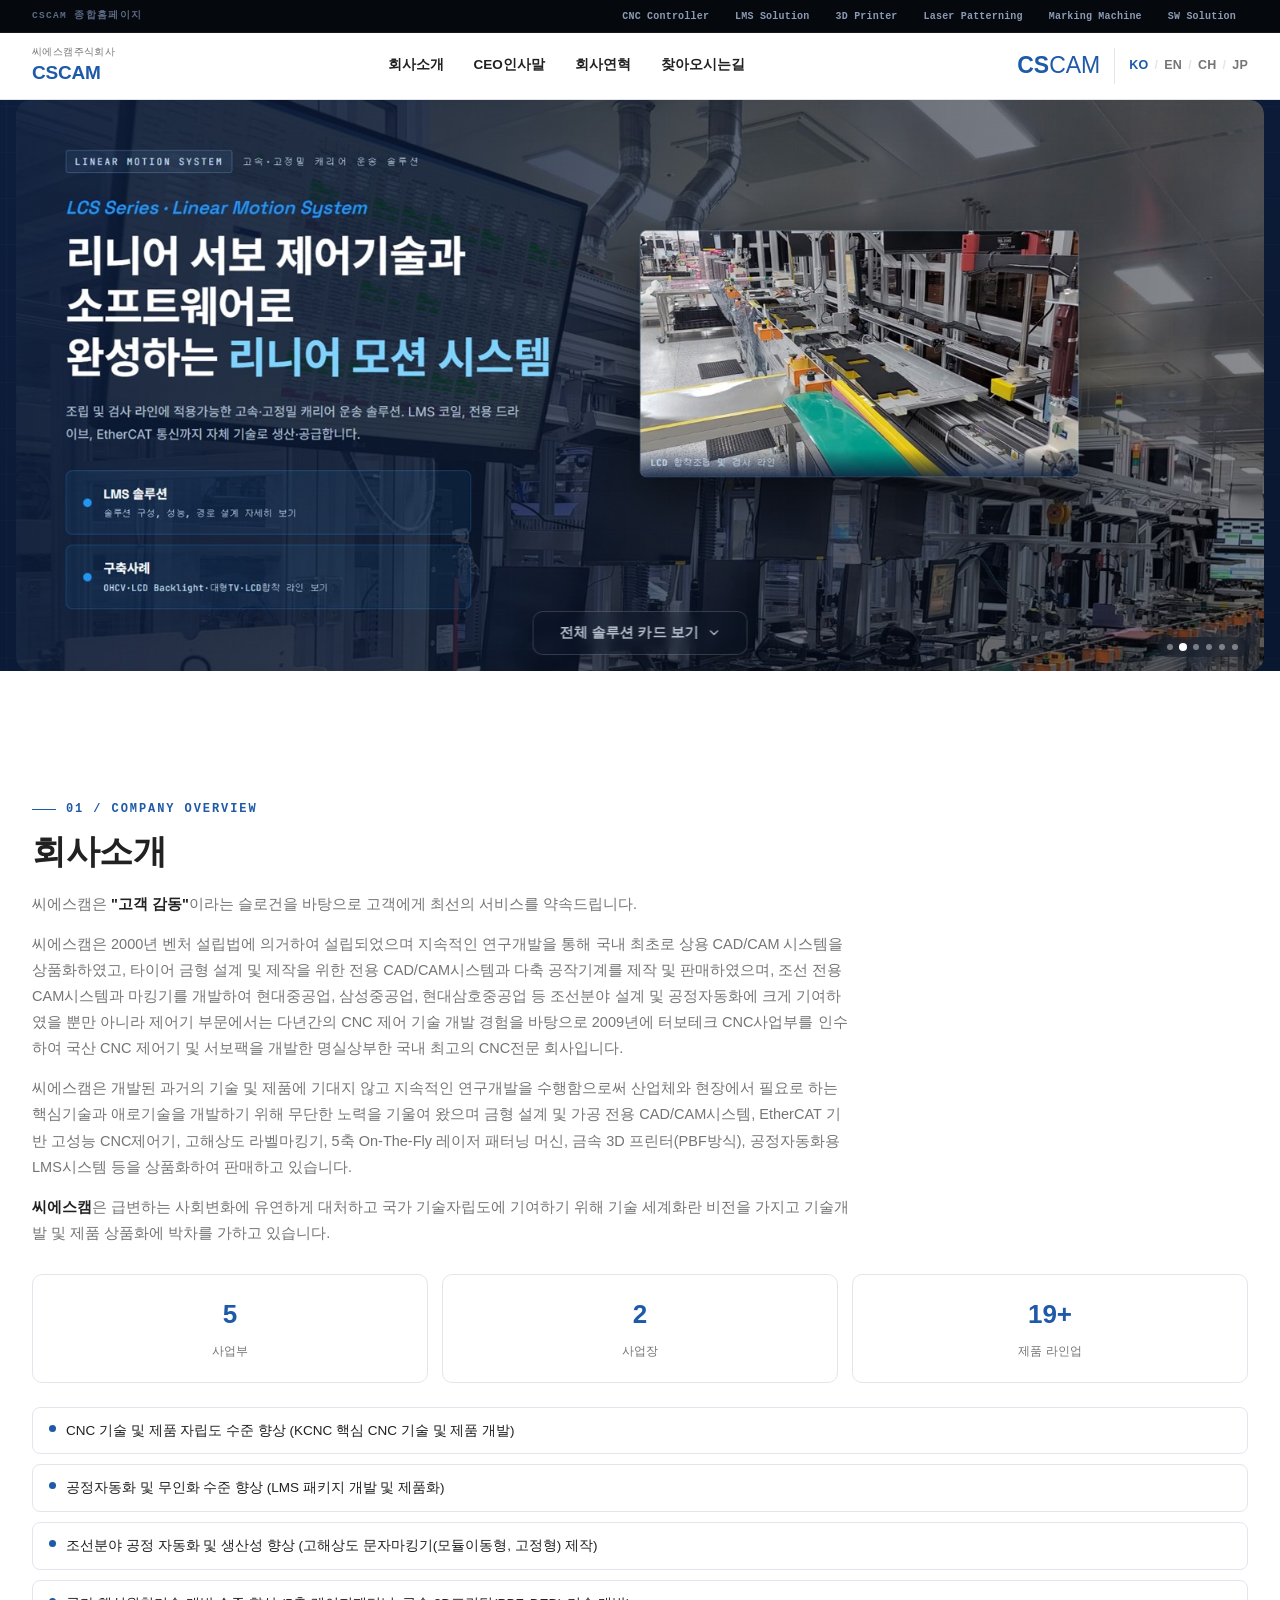
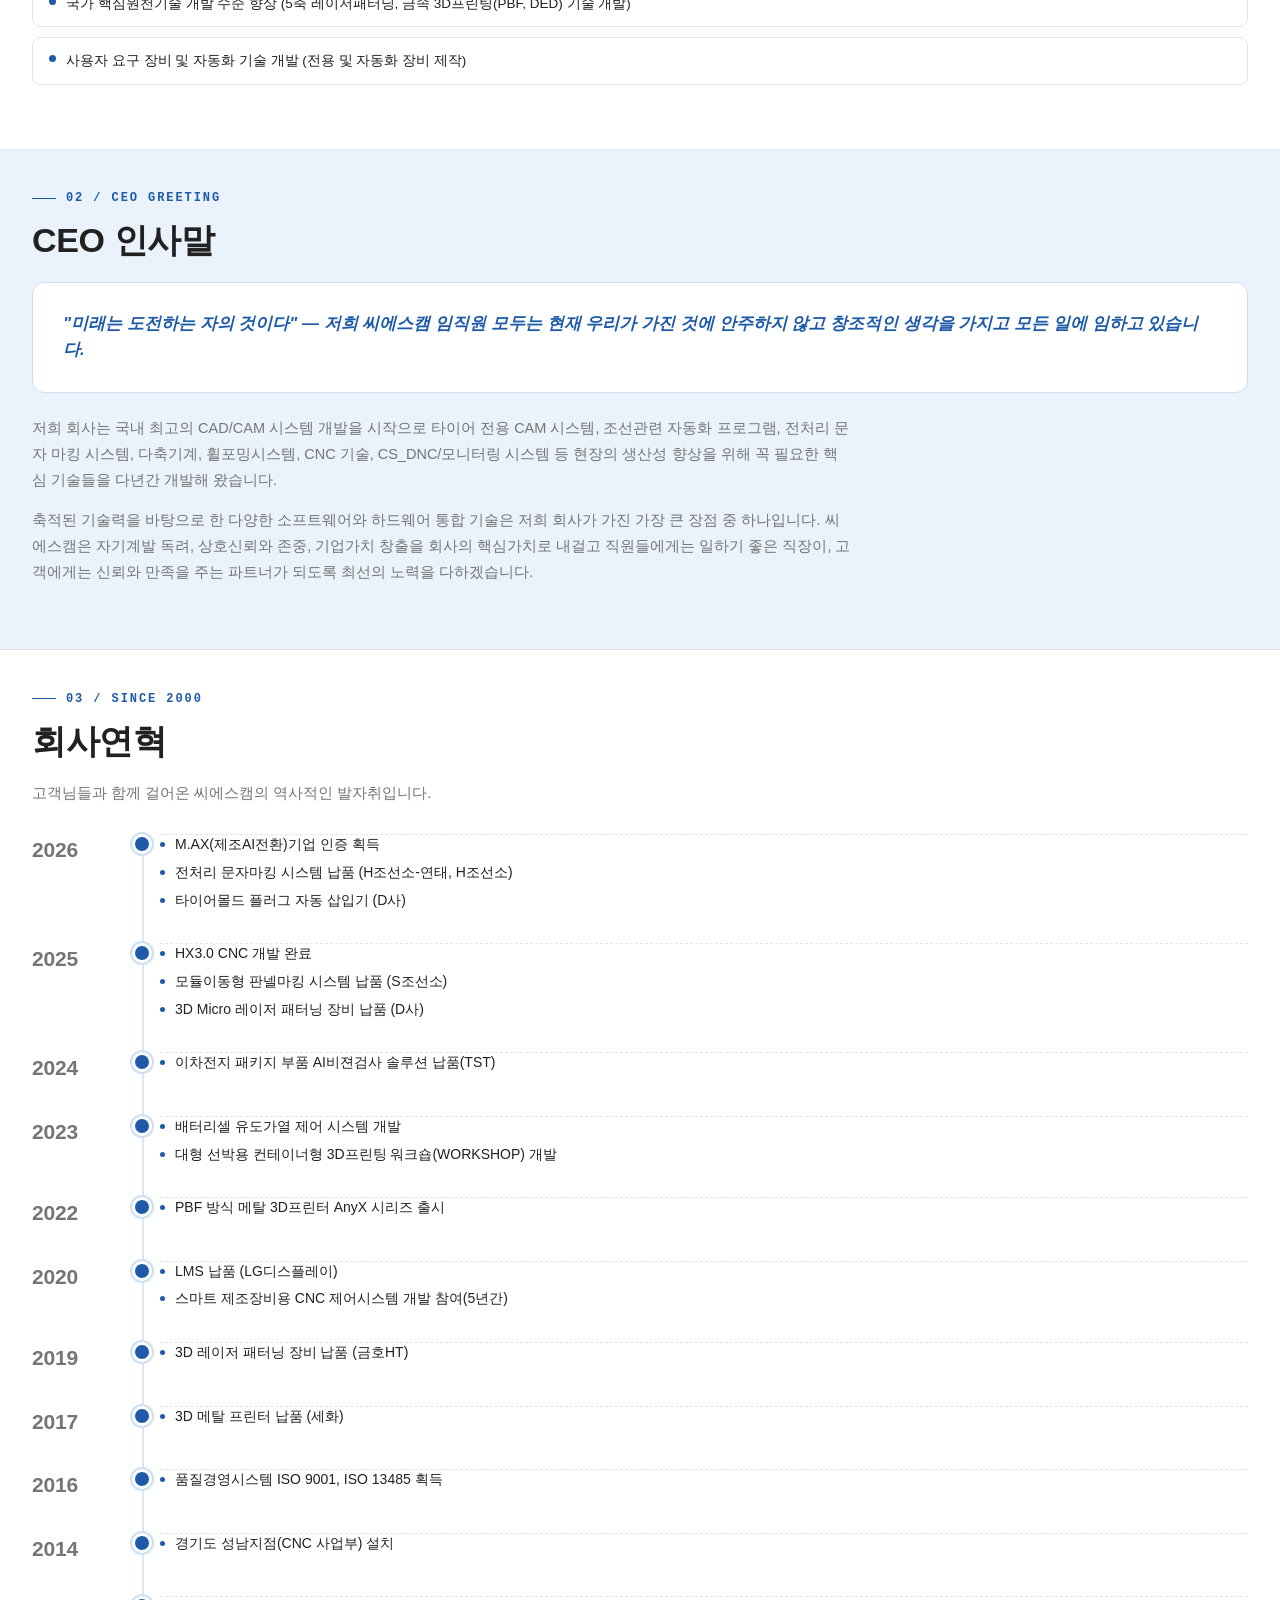
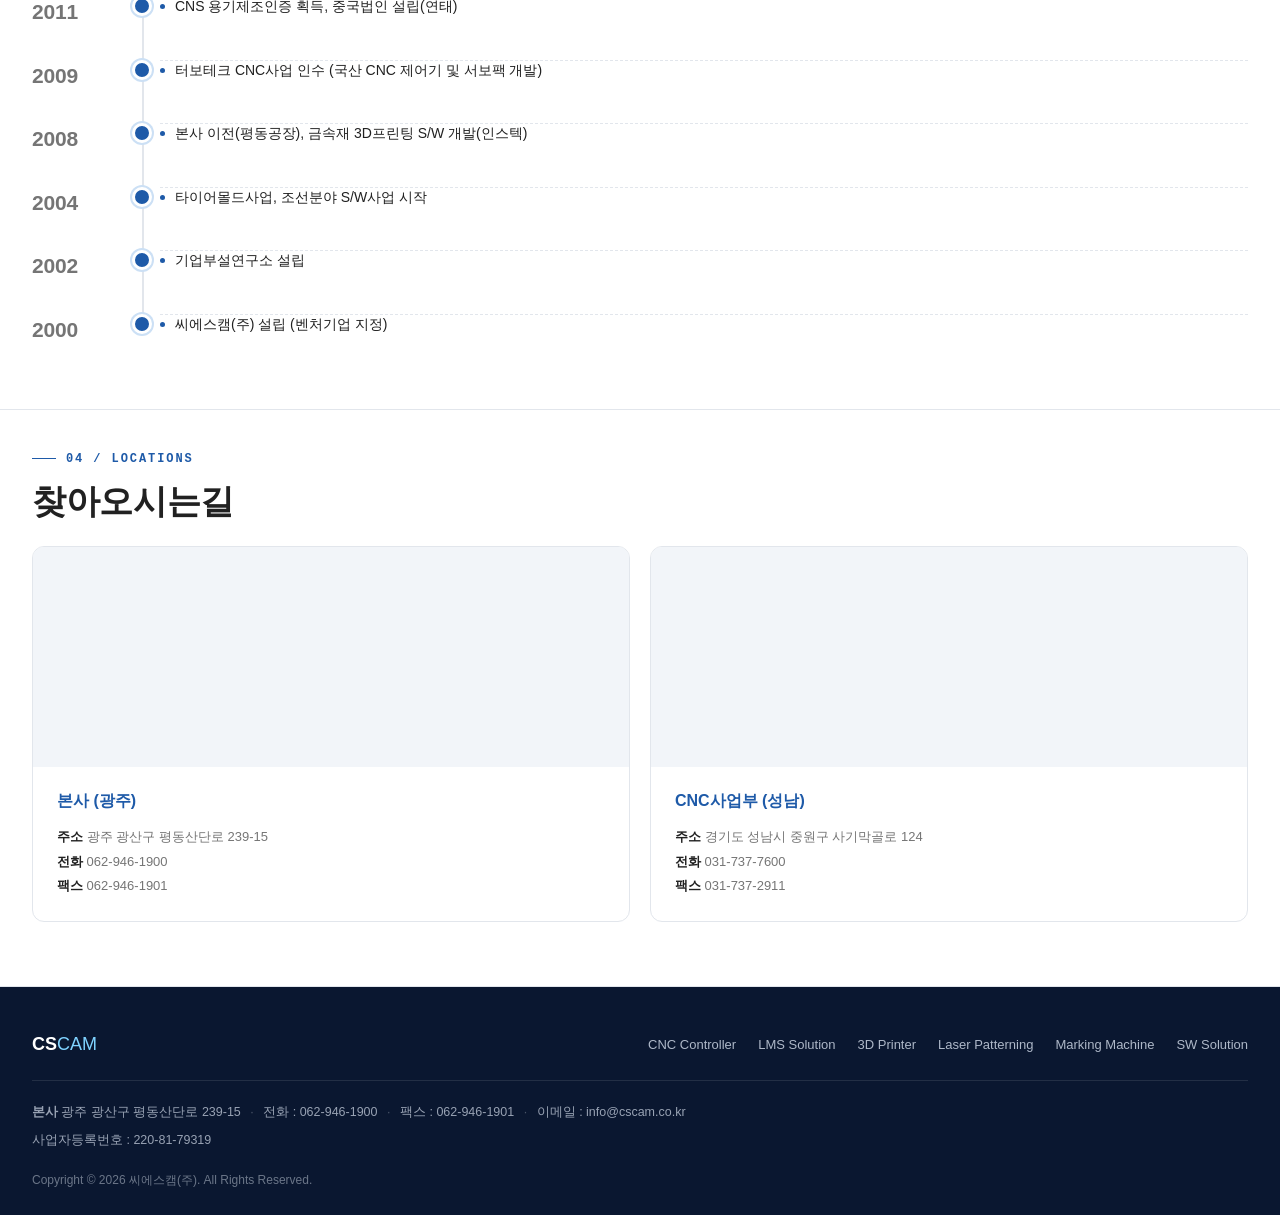
==== commit 93c1f841: "botton" ====
--- a/index.html
+++ b/index.html
@@ -13,12 +13,12 @@
   <div class="family-bar-inner">
     <span class="family-bar-label">CSCAM 종합홈페이지</span>
     <nav class="family-bar-nav">
-      <a href="https://cnc.cscam.co.kr/">CNC Controller</a>
-      <a href="https://lms.cscam.co.kr/">LMS Solution</a>
-      <a href="https://3dp.cscam.co.kr/">3D Printer</a>
-      <a href="https://laser.cscam.co.kr/">Laser Patterning</a>
-      <a href="https://marking.cscam.co.kr/">Marking Machine</a>
-      <a href="https://sw.cscam.co.kr/">SW Solution</a>
+      <a href="https://cscam.co.kr/cnc/">CNC Controller</a>
+      <a href="https://cscam.co.kr/lms/">LMS Solution</a>
+      <a href="https://cscam.co.kr/3dp/">3D Printer</a>
+      <a href="https://cscam.co.kr/laser/">Laser Patterning</a>
+      <a href="https://cscam.co.kr/marking/">Marking Machine</a>
+      <a href="https://cscam.co.kr/sw/">SW Solution</a>
     </nav>
   </div>
 </div>
@@ -45,14 +45,20 @@
 
 <section class="hub-hero">
   <div class="container">
-    <div class="hero-shift-wrap" id="heroShiftWrap" aria-hidden="true">
-      <div class="hero-shift-stage" id="heroShiftStage">
-        <a class="hero-shift-card" draggable="false" href="https://cnc.cscam.co.kr/"><img src="assets/img/card-cnc.jpg" alt="CNC Controller" loading="eager" draggable="false"></a>
-        <a class="hero-shift-card" draggable="false" href="https://lms.cscam.co.kr/"><img src="assets/img/card-lms.jpg" alt="LMS Solution" loading="eager" draggable="false"></a>
-        <a class="hero-shift-card" draggable="false" href="https://3dp.cscam.co.kr/"><img src="assets/img/card-3dp.jpg" alt="3D Printer" loading="eager" draggable="false"></a>
-        <a class="hero-shift-card" draggable="false" href="https://laser.cscam.co.kr/"><img src="assets/img/card-laser.jpg" alt="Laser Patterning" loading="eager" draggable="false"></a>
-        <a class="hero-shift-card" draggable="false" href="https://marking.cscam.co.kr/"><img src="assets/img/card-marking.jpg" alt="Marking Machine" loading="eager" draggable="false"></a>
-        <a class="hero-shift-card" draggable="false" href="https://sw.cscam.co.kr/"><img src="assets/img/card-sw.jpg" alt="SW Solution" loading="eager" draggable="false"></a>
+    <div class="hero-shift-wrap" id="heroShiftWrap">
+      <div class="hero-shift-stage" id="heroShiftStage" aria-hidden="true">
+        <a class="hero-shift-card" draggable="false" href="https://cscam.co.kr/cnc/"><img src="assets/img/card-cnc.jpg" alt="CNC Controller" loading="eager" draggable="false"></a>
+        <a class="hero-shift-card" draggable="false" href="https://cscam.co.kr/lms/"><img src="assets/img/card-lms.jpg" alt="LMS Solution" loading="eager" draggable="false"></a>
+        <a class="hero-shift-card" draggable="false" href="https://cscam.co.kr/3dp/"><img src="assets/img/card-3dp.jpg" alt="3D Printer" loading="eager" draggable="false"></a>
+        <a class="hero-shift-card" draggable="false" href="https://cscam.co.kr/laser/"><img src="assets/img/card-laser.jpg" alt="Laser Patterning" loading="eager" draggable="false"></a>
+        <a class="hero-shift-card" draggable="false" href="https://cscam.co.kr/marking/"><img src="assets/img/card-marking.jpg" alt="Marking Machine" loading="eager" draggable="false"></a>
+        <a class="hero-shift-card" draggable="false" href="https://cscam.co.kr/sw/"><img src="assets/img/card-sw.jpg" alt="SW Solution" loading="eager" draggable="false"></a>
+      </div>
+      <div class="hero-shift-toggle-row">
+        <button type="button" class="division-grid-toggle" id="divisionGridToggle" aria-expanded="false" aria-controls="divisionGridWrap">
+          <span class="label">전체 솔루션 카드 보기</span>
+          <svg class="chevron" viewBox="0 0 16 16" fill="none" xmlns="http://www.w3.org/2000/svg" aria-hidden="true"><path d="M3.5 6L8 10.5L12.5 6" stroke="currentColor" stroke-width="1.6" stroke-linecap="round" stroke-linejoin="round"/></svg>
+        </button>
       </div>
     </div>
   </div>
@@ -60,16 +66,10 @@
 
 <section class="division-grid">
   <div class="container">
-    <div class="division-grid-toggle-row">
-      <button type="button" class="division-grid-toggle" id="divisionGridToggle" aria-expanded="false" aria-controls="divisionGridWrap">
-        <span class="label">전체 솔루션 카드 보기</span>
-        <svg class="chevron" viewBox="0 0 16 16" fill="none" xmlns="http://www.w3.org/2000/svg" aria-hidden="true"><path d="M3.5 6L8 10.5L12.5 6" stroke="currentColor" stroke-width="1.6" stroke-linecap="round" stroke-linejoin="round"/></svg>
-      </button>
-    </div>
     <div class="grid-wrap" id="divisionGridWrap">
     <div class="grid">
 
-      <a class="division-card" href="https://cnc.cscam.co.kr/">
+      <a class="division-card" href="https://cscam.co.kr/cnc/">
         <div class="thumb">
           <img src="assets/img/card-cnc.jpg" alt="CNC Controller">
           <div class="tag-row">
@@ -82,7 +82,7 @@
         </div>
       </a>
 
-      <a class="division-card" href="https://lms.cscam.co.kr/">
+      <a class="division-card" href="https://cscam.co.kr/lms/">
         <div class="thumb">
           <img src="assets/img/card-lms.jpg" alt="LMS Solution">
           <div class="tag-row">
@@ -95,7 +95,7 @@
         </div>
       </a>
 
-      <a class="division-card" href="https://3dp.cscam.co.kr/">
+      <a class="division-card" href="https://cscam.co.kr/3dp/">
         <div class="thumb">
           <img src="assets/img/card-3dp.jpg" alt="3D Printer">
           <div class="tag-row">
@@ -108,7 +108,7 @@
         </div>
       </a>
 
-      <a class="division-card" href="https://laser.cscam.co.kr/">
+      <a class="division-card" href="https://cscam.co.kr/laser/">
         <div class="thumb">
           <img src="assets/img/card-laser.jpg" alt="Laser Patterning">
           <div class="tag-row">
@@ -121,7 +121,7 @@
         </div>
       </a>
 
-      <a class="division-card" href="https://marking.cscam.co.kr/">
+      <a class="division-card" href="https://cscam.co.kr/marking/">
         <div class="thumb">
           <img src="assets/img/card-marking.jpg" alt="Marking Machine">
           <div class="tag-row">
@@ -134,7 +134,7 @@
         </div>
       </a>
 
-      <a class="division-card" href="https://sw.cscam.co.kr/">
+      <a class="division-card" href="https://cscam.co.kr/sw/">
         <div class="thumb">
           <img src="assets/img/card-sw.jpg" alt="SW Solution">
           <div class="tag-row">
@@ -333,12 +333,12 @@
 <div class="foot-top">
 <div class="foot-logo">CS<span>CAM</span></div>
 <nav class="foot-links">
-<a href="https://cnc.cscam.co.kr/">CNC Controller</a>
-<a href="https://lms.cscam.co.kr/">LMS Solution</a>
-<a href="https://3dp.cscam.co.kr/">3D Printer</a>
-<a href="https://laser.cscam.co.kr/">Laser Patterning</a>
-<a href="https://marking.cscam.co.kr/">Marking Machine</a>
-<a href="https://sw.cscam.co.kr/">SW Solution</a>
+<a href="https://cscam.co.kr/cnc/">CNC Controller</a>
+<a href="https://cscam.co.kr/lms/">LMS Solution</a>
+<a href="https://cscam.co.kr/3dp/">3D Printer</a>
+<a href="https://cscam.co.kr/laser/">Laser Patterning</a>
+<a href="https://cscam.co.kr/marking/">Marking Machine</a>
+<a href="https://cscam.co.kr/sw/">SW Solution</a>
 </nav>
 </div>
 <div class="foot-contact">
@@ -501,12 +501,12 @@
   if (!isLocal && !isGhPages) return;
   var GH = "https://cih2000.github.io";
   var map = {
-    "https://cnc.cscam.co.kr/": { local: "../cscam-cnc/index.html", gh: GH + "/cscam-cnc/index.html" },
-    "https://lms.cscam.co.kr/": { local: "../cscam-lms/index.html", gh: GH + "/cscam-lms/index.html" },
-    "https://3dp.cscam.co.kr/": { local: "../cscam-3dp/index.html", gh: GH + "/cscam-3dp/index.html" },
-    "https://laser.cscam.co.kr/": { local: "../cscam-engraving/index.html", gh: GH + "/cscam-engraving/index.html" },
-    "https://marking.cscam.co.kr/": { local: "../cscam-marking/index.html", gh: GH + "/cscam-marking/index.html" },
-    "https://sw.cscam.co.kr/": { local: "../cscam-sw/index.html", gh: GH + "/cscam-sw/index.html" }
+    "https://cscam.co.kr/cnc/": { local: "../cscam-cnc/index.html", gh: GH + "/cscam-cnc/index.html" },
+    "https://cscam.co.kr/lms/": { local: "../cscam-lms/index.html", gh: GH + "/cscam-lms/index.html" },
+    "https://cscam.co.kr/3dp/": { local: "../cscam-3dp/index.html", gh: GH + "/cscam-3dp/index.html" },
+    "https://cscam.co.kr/laser/": { local: "../cscam-engraving/index.html", gh: GH + "/cscam-engraving/index.html" },
+    "https://cscam.co.kr/marking/": { local: "../cscam-marking/index.html", gh: GH + "/cscam-marking/index.html" },
+    "https://cscam.co.kr/sw/": { local: "../cscam-sw/index.html", gh: GH + "/cscam-sw/index.html" }
   };
   document.querySelectorAll(".division-card, .family-bar-nav a, .hero-shift-card").forEach(function(a){
     var href = a.getAttribute("href");
--- a/assets/css/style.css
+++ b/assets/css/style.css
@@ -29,6 +29,8 @@
 img { max-width: 100%; display: block; }
 a { text-decoration: none; color: inherit; }
 .container { max-width: var(--container); margin: 0 auto; padding: 0 32px; }
+@media (max-width: 600px) { .container { padding: 0 18px; } }
+@media (max-width: 480px) { .container { padding: 0 16px; } }
 
 /* Family bar */
 .family-bar { position: fixed; top: 0; left: 0; right: 0; z-index: 101; background: #05080d; border-bottom: 1px solid rgba(255,255,255,.06); }
@@ -82,7 +84,8 @@
 .brand-wordmark b { font-weight: 700; }
 .brand-wordmark span { font-weight: 400; }
 .brand-divider { width: 1px; height: 36px; background: var(--border); margin: 0 4px; }
-.lang-switch { font-family: "JetBrains Mono", monospace; font-size: 12px; font-weight: 600; display: flex; align-items: center; gap: 6px; }
+.header-utility .lang-switch { margin-left: 0; }
+.lang-switch { display: flex; align-items: center; gap: 6px; margin-left: 22px; font-size: 12.5px; font-weight: 700; letter-spacing: .02em; }
 .lang-switch a { color: var(--muted); }
 .lang-switch a.active { color: var(--blue); }
 .lang-switch .lang-sep { color: var(--border); }
@@ -158,7 +161,7 @@
      left:50% + translateX(-50%)로 컨테이너(=하단 6개 카드와 동일한 .container) 중앙선 기준 강제 중앙정렬 */
   position: relative; left: 50%; transform: translateX(-50%);
   overflow: hidden; border-radius: 14px;
-  aspect-ratio: 1559 / 638;
+  aspect-ratio: 1559 / 713; /* CNC 카드 이미지(세로로 더 크게 캡처)가 잘리지 않고 전체가 보이도록 박스 비율 조정 */
   width: 120%; max-width: calc(100vw - 32px); /* 컨테이너보다 넓게 돌출(양쪽 최소 16px 여백만 확보) */
   touch-action: pan-y; cursor: grab; user-select: none; -webkit-user-select: none;
 }
@@ -208,10 +211,33 @@
   background: #fff; transform: scale(1.35);
 }
 
+/* "전체 솔루션 카드 보기" 버튼을 히어로 카드 안쪽 중앙 하단에 반투명으로 배치 */
+.hero-shift-toggle-row {
+  position: absolute; left: 50%; bottom: 16px; transform: translateX(-50%); z-index: 10;
+}
+.hero-shift-toggle-row .division-grid-toggle {
+  border-radius: 10px;
+  background: rgba(10,20,35,.26); backdrop-filter: blur(6px); -webkit-backdrop-filter: blur(6px);
+  border: 1px solid rgba(255,255,255,.16); color: rgba(223,231,242,.8);
+  box-shadow: 0 8px 24px rgba(0,0,0,.16);
+}
+.hero-shift-toggle-row .division-grid-toggle:hover {
+  background: rgba(10,20,35,.45); border-color: rgba(255,255,255,.3); color: rgba(223,231,242,.95);
+  box-shadow: 0 10px 28px rgba(0,0,0,.24);
+}
+/* 좁은 화면에서는 중앙 하단 버튼과 우측 하단 점(dot) 표시가 겹칠 수 있어, 점 표시를 상단으로 옮김 */
+@media (max-width: 560px) {
+  .hero-shift-dots { top: 14px; right: 14px; bottom: auto; }
+  .hero-shift-toggle-row .division-grid-toggle { padding: 9px 16px; font-size: 12px; gap: 6px; }
+  .hero-shift-toggle-row .division-grid-toggle .chevron { width: 11px; height: 11px; }
+  .hero-shift-toggle-row { bottom: 10px; }
+}
+
 /* Division cards */
 .division-grid {
-  padding: 10px 0 50px;
-}
+  padding: 40px 0 50px;
+}
+/* division-grid-toggle-row: 버튼이 히어로 카드 안쪽(.hero-shift-toggle-row)으로 이동해 현재 미사용, 스타일만 남겨둠 */
 .division-grid-toggle-row {
   display: flex; align-items: center; gap: 18px; margin: 46px 0 32px;
 }
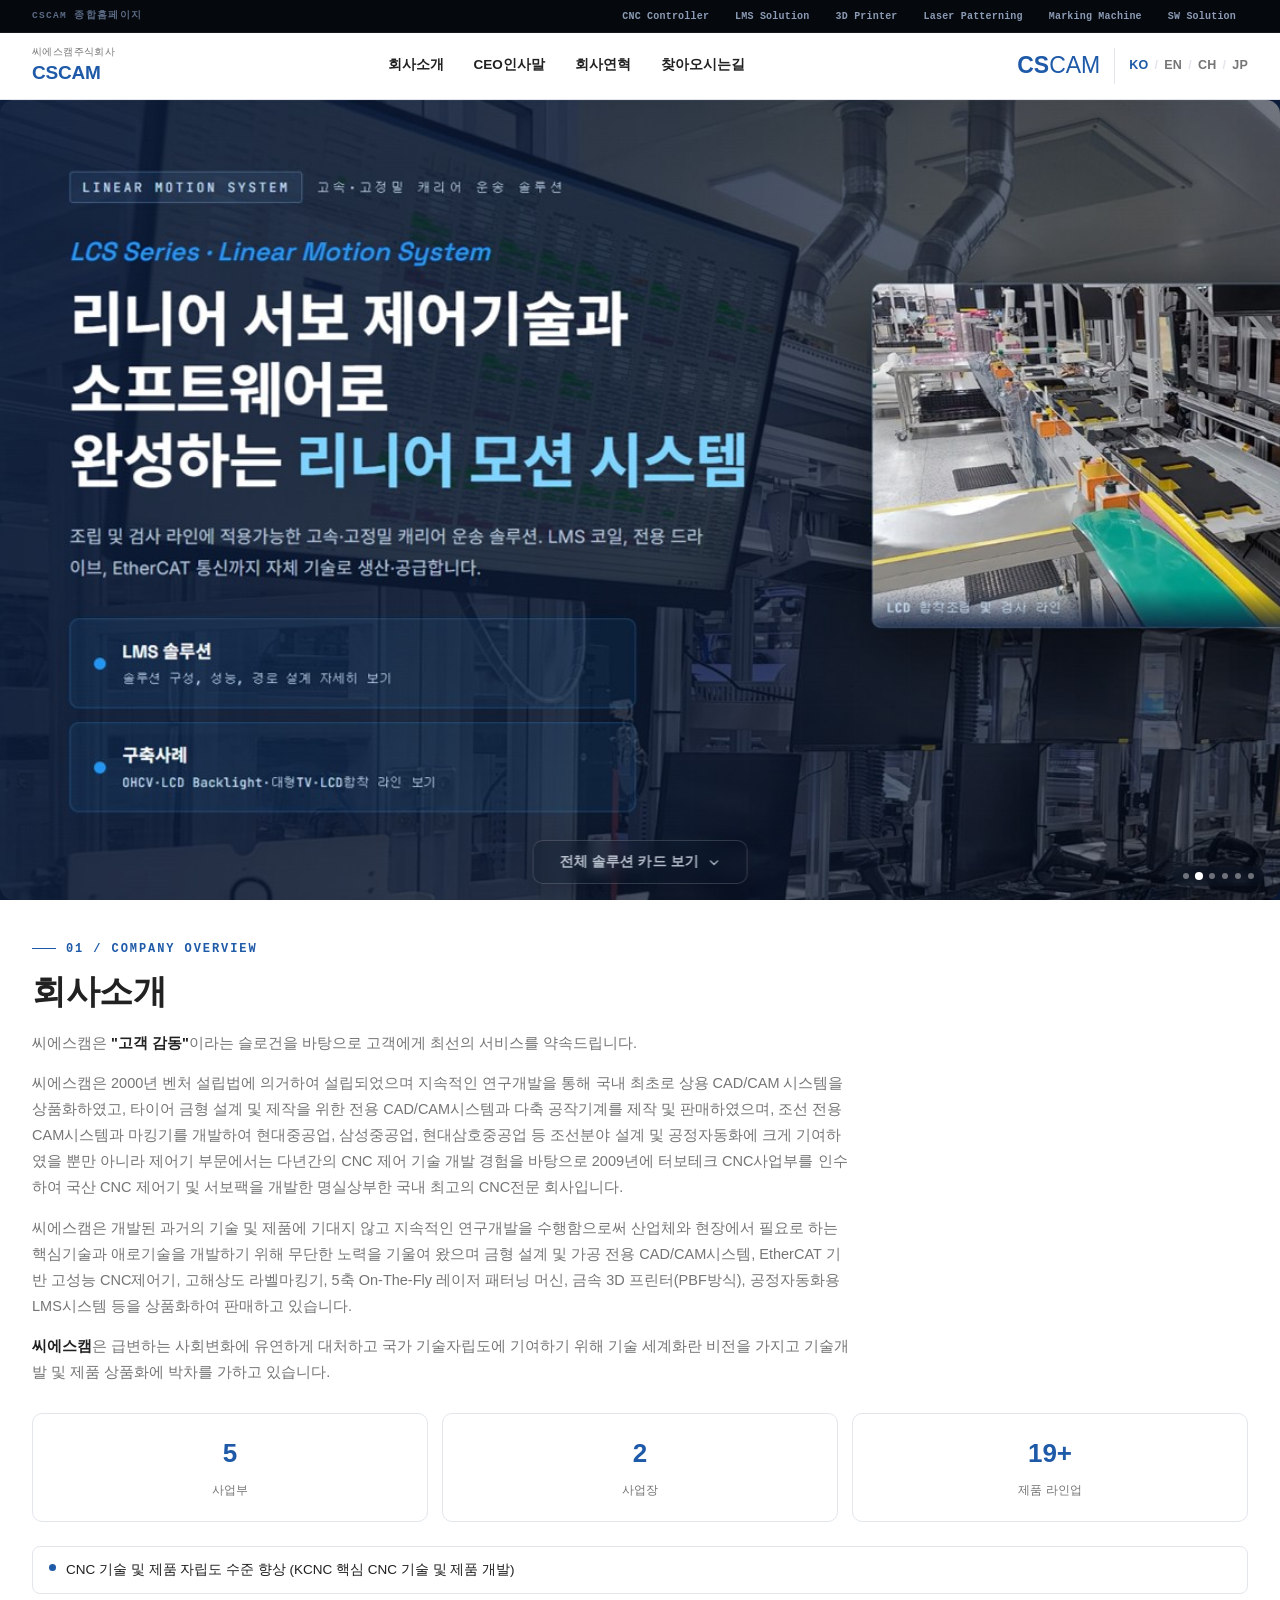
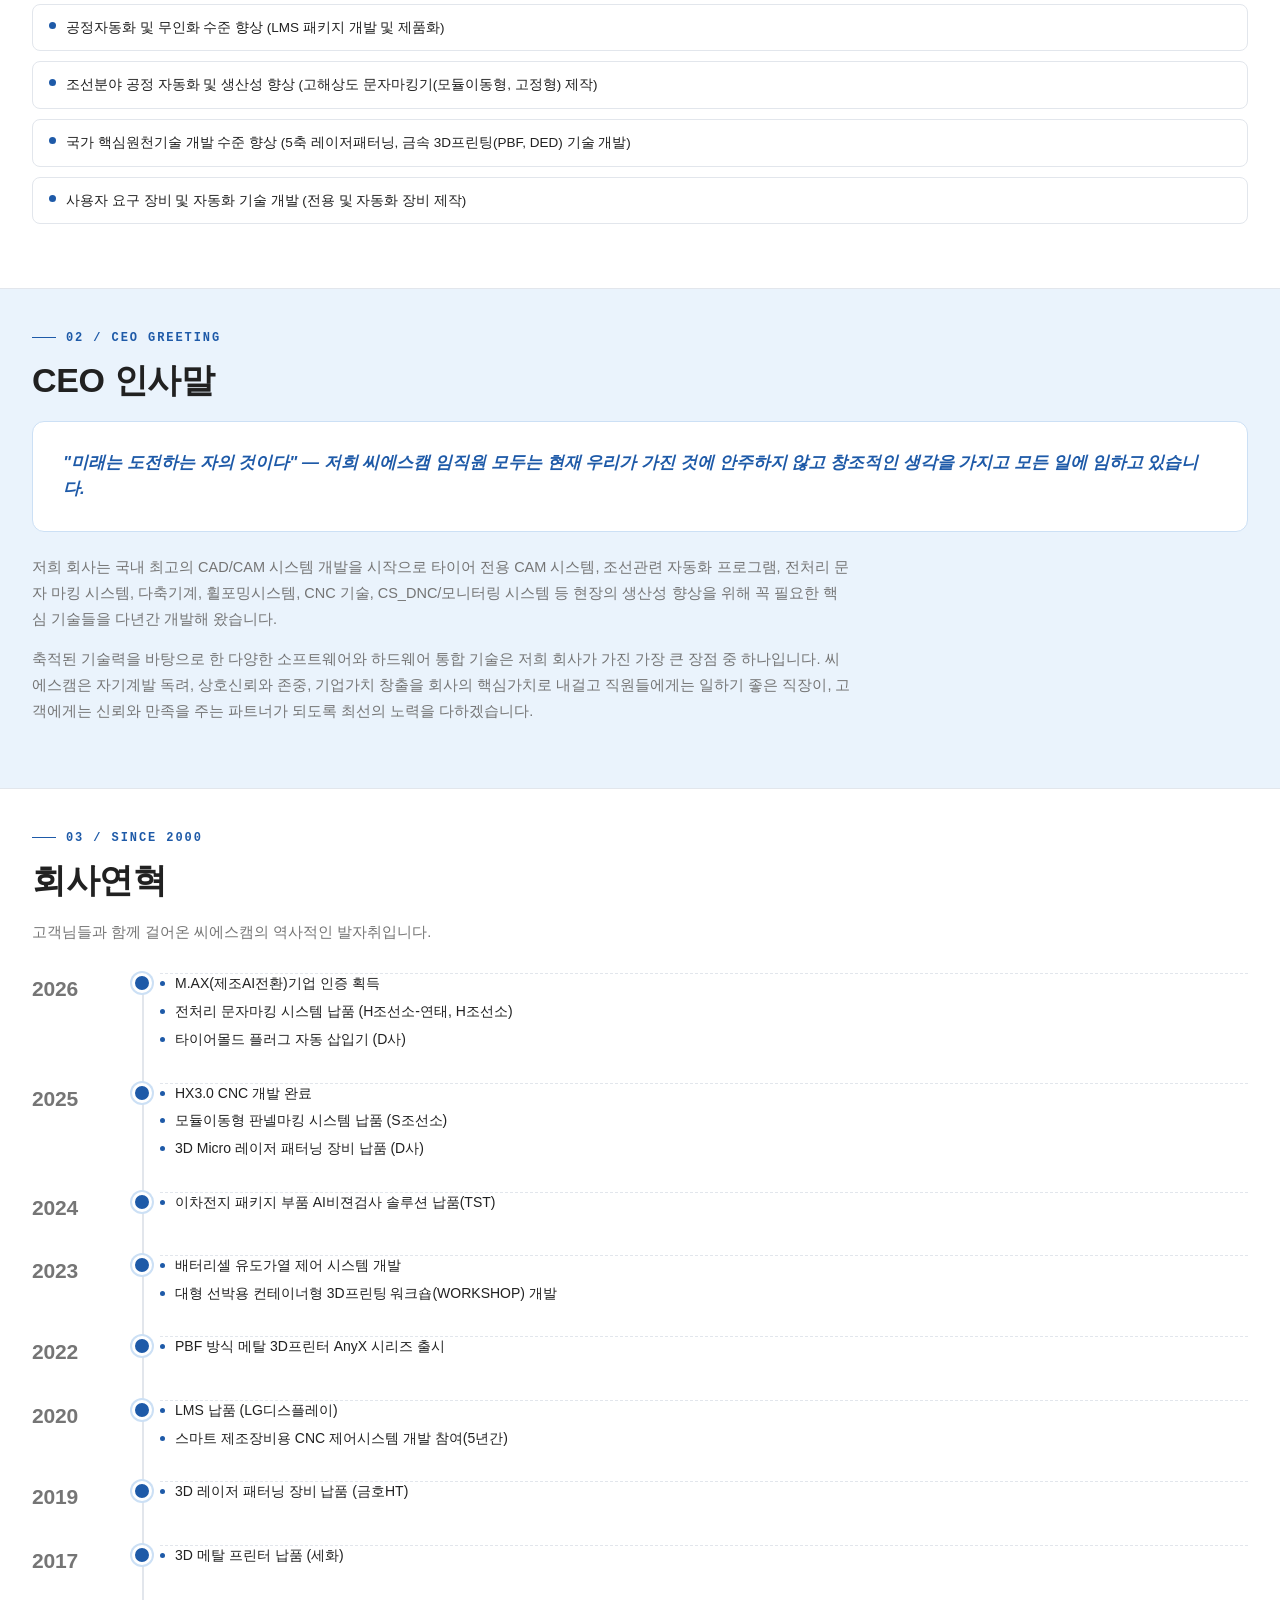
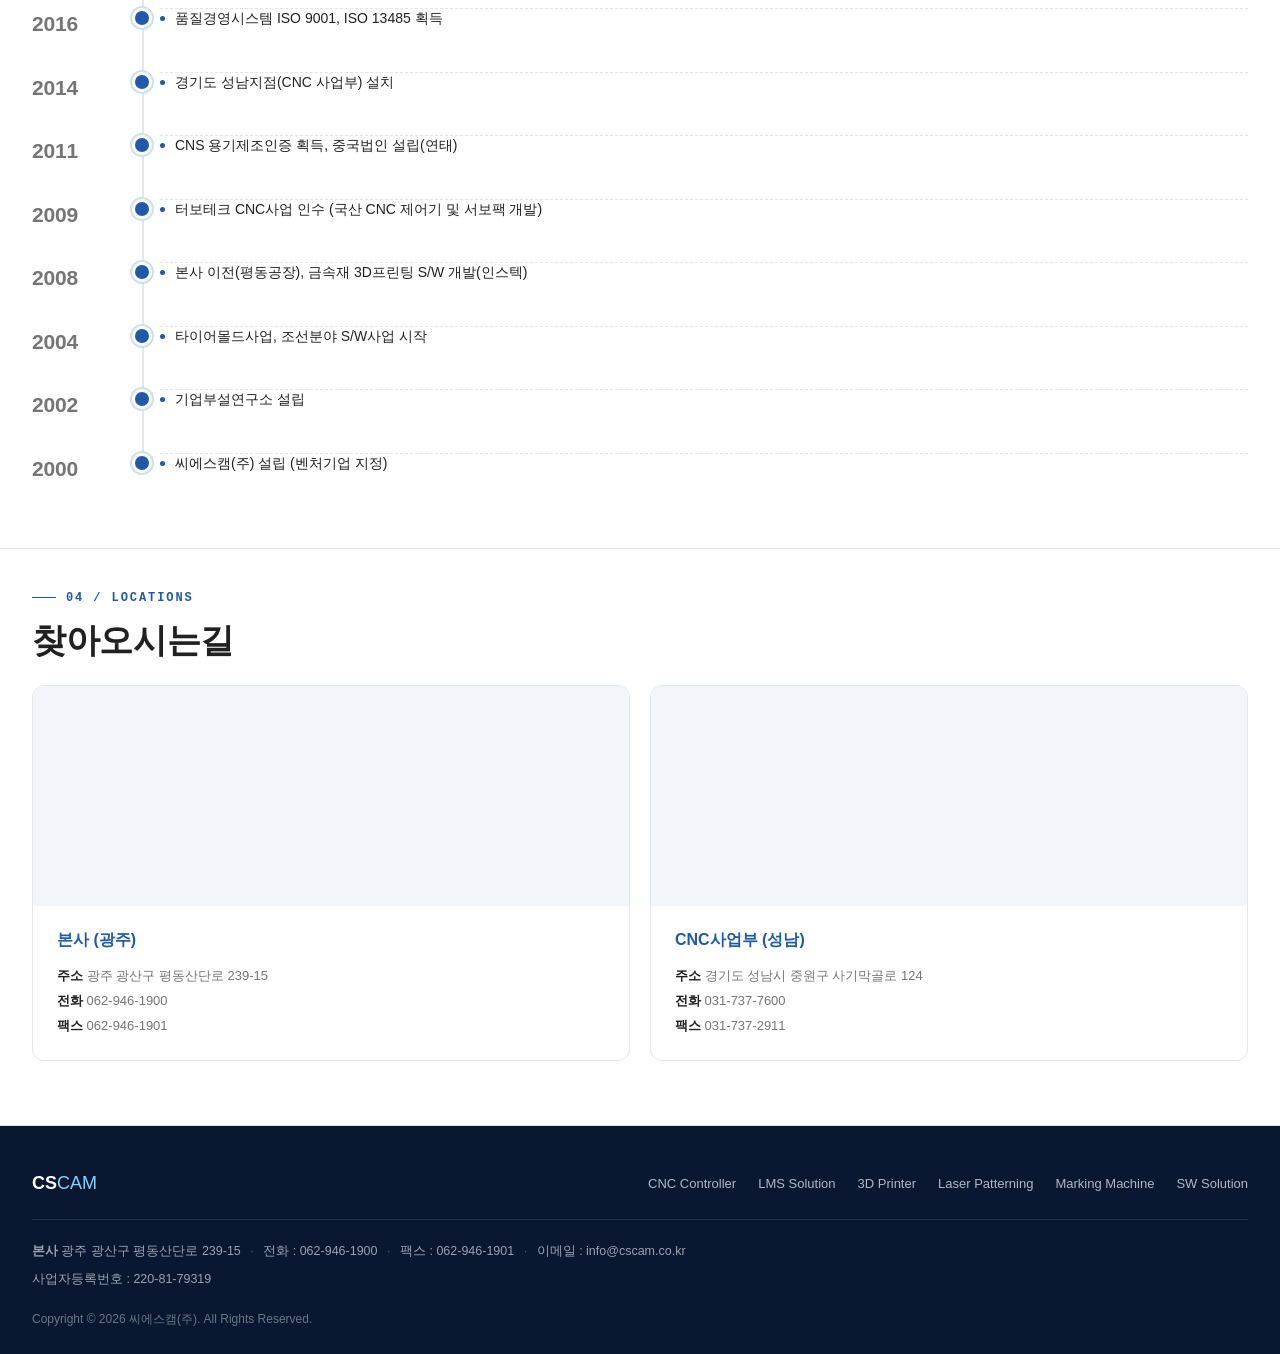
==== commit ce8ebb8b: "full" ====
--- a/index.html
+++ b/index.html
@@ -358,9 +358,11 @@
   var labelOpen = "전체 솔루션 카드 보기";
   var labelClose = "솔루션 카드 접기";
   var open = false;
+  var gridSection = wrap.closest(".division-grid");
   btn.addEventListener("click", function(){
     open = !open;
     btn.setAttribute("aria-expanded", open ? "true" : "false");
+    if (gridSection) gridSection.classList.toggle("is-open", open);
     if (label) label.textContent = open ? labelClose : labelOpen;
     if (open) {
       wrap.style.maxHeight = wrap.scrollHeight + "px";
--- a/assets/css/style.css
+++ b/assets/css/style.css
@@ -165,6 +165,15 @@
   width: 120%; max-width: calc(100vw - 32px); /* 컨테이너보다 넓게 돌출(양쪽 최소 16px 여백만 확보) */
   touch-action: pan-y; cursor: grab; user-select: none; -webkit-user-select: none;
 }
+/* 데스크톱에서 100% 화면 기준으로 히어로가 뷰포트 하단까지 꽉 차 보이도록(다음 섹션이 미리 노출되지 않게)
+   비율 기반 높이(aspect-ratio)와 별개로 최소 높이를 뷰포트 기준으로 확보. object-fit:cover가 크롭 처리. */
+@media (min-width: 761px) {
+  .hero-shift-wrap {
+    min-height: calc(100vh - var(--header-h) - 32px);
+    /* 좌우에 배경색이 보이지 않도록 뷰포트 전체 폭으로 꽉 채움(모서리 둥근 카드 느낌은 제거) */
+    width: 100vw; max-width: 100vw; border-radius: 0;
+  }
+}
 .hero-shift-wrap.is-dragging { cursor: grabbing; }
 .hero-shift-stage {
   position: absolute; inset: 0;
@@ -180,7 +189,10 @@
 }
 .hero-shift-card.no-transition { transition: none !important; }
 .hero-shift-card img {
-  display: block; width: 100%; height: 100%; object-fit: cover; pointer-events: none;
+  /* 화면을 꽉 채우려고 박스가 세로로 늘어나면 object-fit:cover가 가로 양쪽을 잘라내는데,
+     기본(중앙 기준)이면 좌측의 문구(헤드라인)까지 잘림. 좌측 기준으로 고정해 문구는 보존하고
+     크롭은 우측(사진 여백 쪽)에서만 일어나게 함 */
+  display: block; width: 100%; height: 100%; object-fit: cover; object-position: left center; pointer-events: none;
 }
 .hero-shift-card.pos-center {
   transform: translateX(0); /* 확대는 wrap 박스 자체 크기(120%)로 처리 — scale이 아니므로 가로/세로가 잘리지 않고 그대로 보임 */
@@ -230,11 +242,18 @@
   .hero-shift-dots { top: 14px; right: 14px; bottom: auto; }
   .hero-shift-toggle-row .division-grid-toggle { padding: 9px 16px; font-size: 12px; gap: 6px; }
   .hero-shift-toggle-row .division-grid-toggle .chevron { width: 11px; height: 11px; }
-  .hero-shift-toggle-row { bottom: 10px; }
+  /* 버튼이 카드를 가릴 만큼 커서 기존(모바일 기준) 크기의 절반으로 축소 */
+  .hero-shift-toggle-row { bottom: 4px; transform: translateX(-50%) scale(.5); transform-origin: center bottom; }
 }
 
 /* Division cards */
 .division-grid {
+  /* 버튼이 히어로 카드 안으로 이동해, 접힌 기본 상태에서는 빈 공백만 남지 않도록 여백을 최소화.
+     펼쳐졌을 때(.is-open)만 카드 그리드 위아래 여백을 넉넉하게 줌 */
+  padding: 0;
+  transition: padding .45s ease;
+}
+.division-grid.is-open {
   padding: 40px 0 50px;
 }
 /* division-grid-toggle-row: 버튼이 히어로 카드 안쪽(.hero-shift-toggle-row)으로 이동해 현재 미사용, 스타일만 남겨둠 */
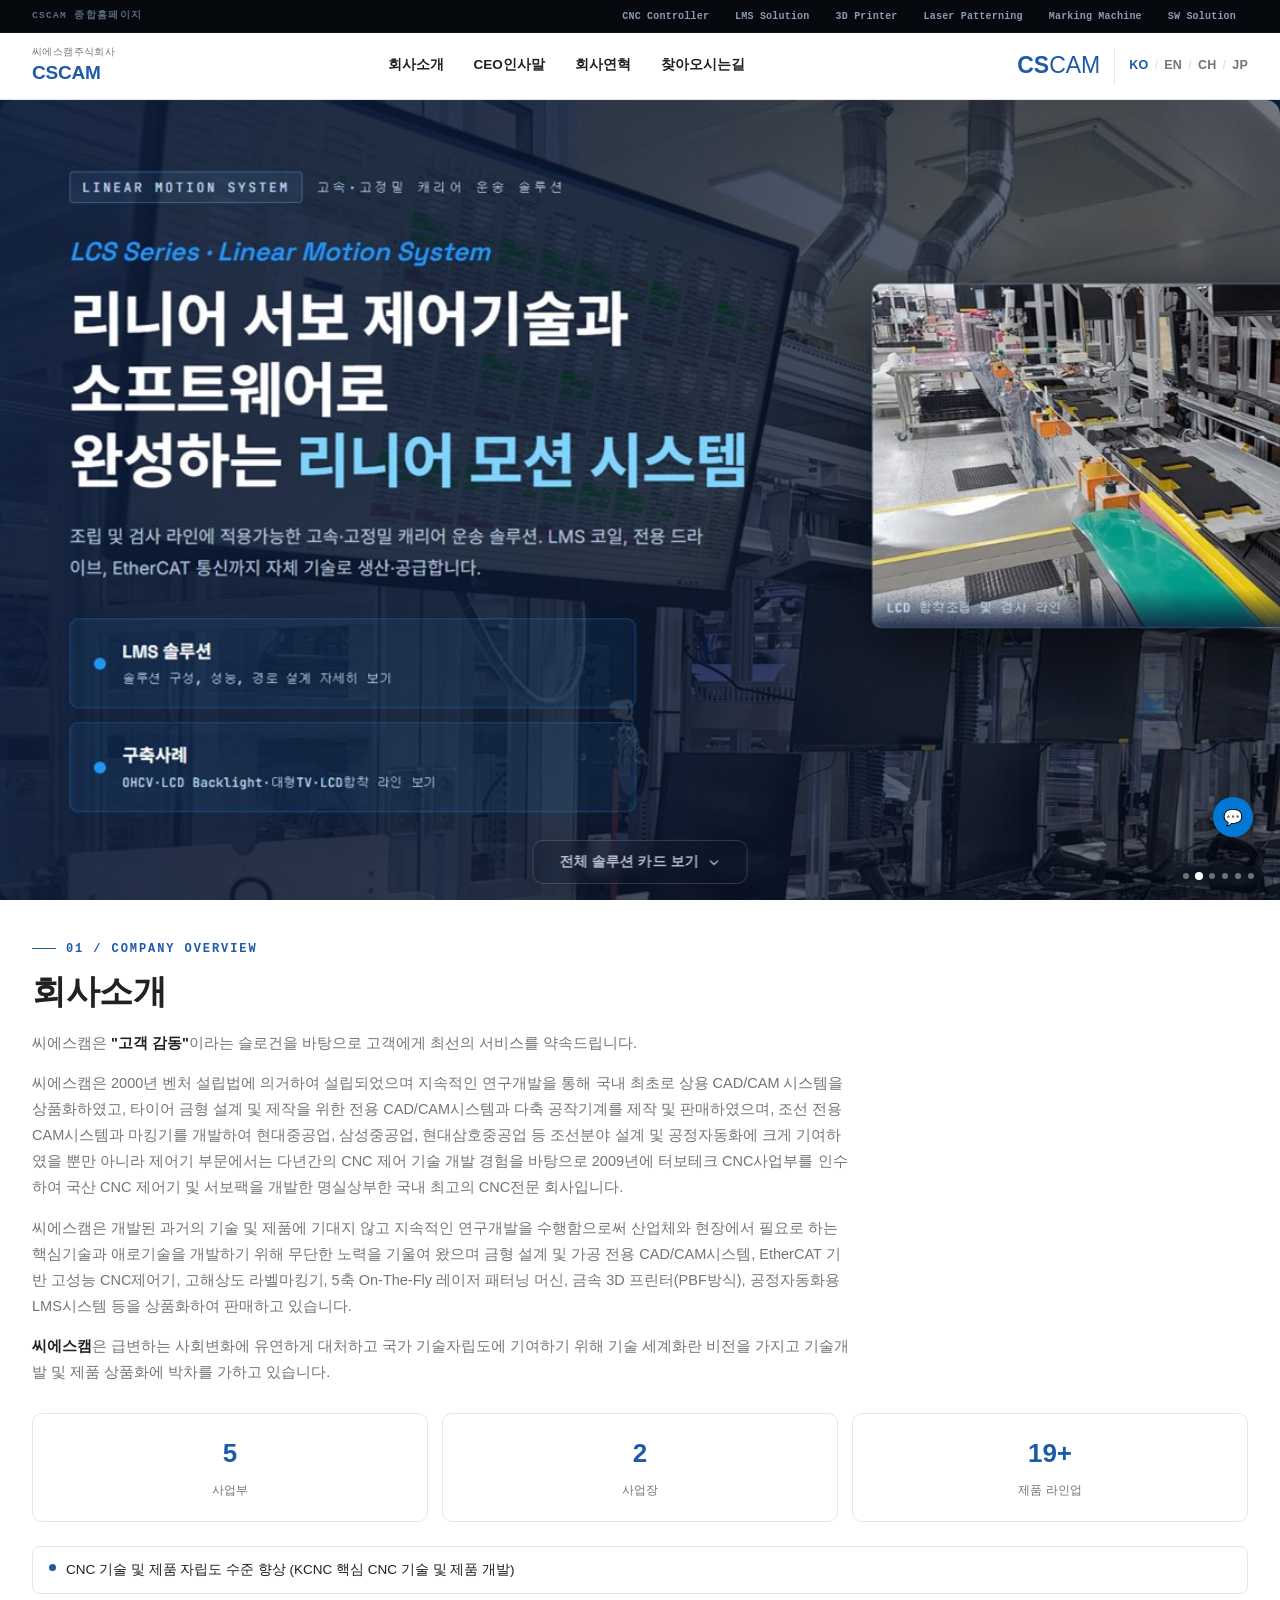
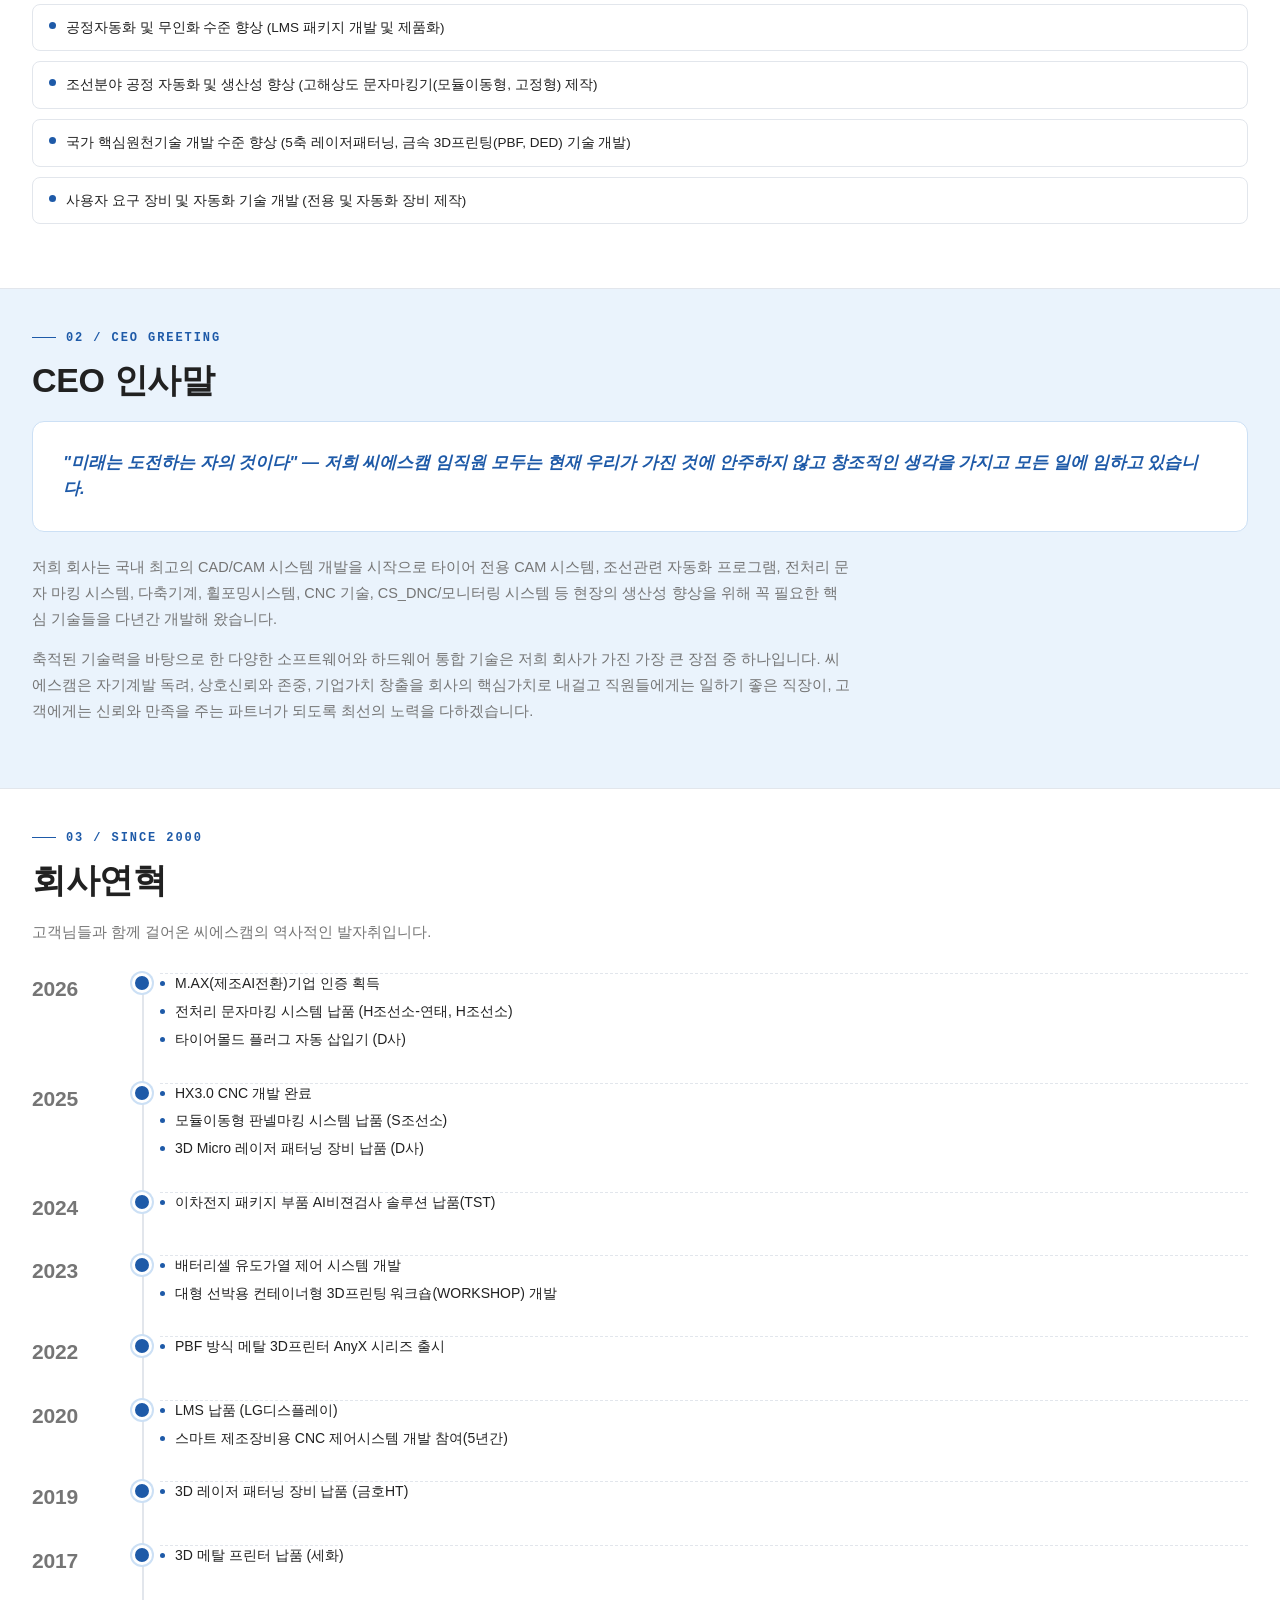
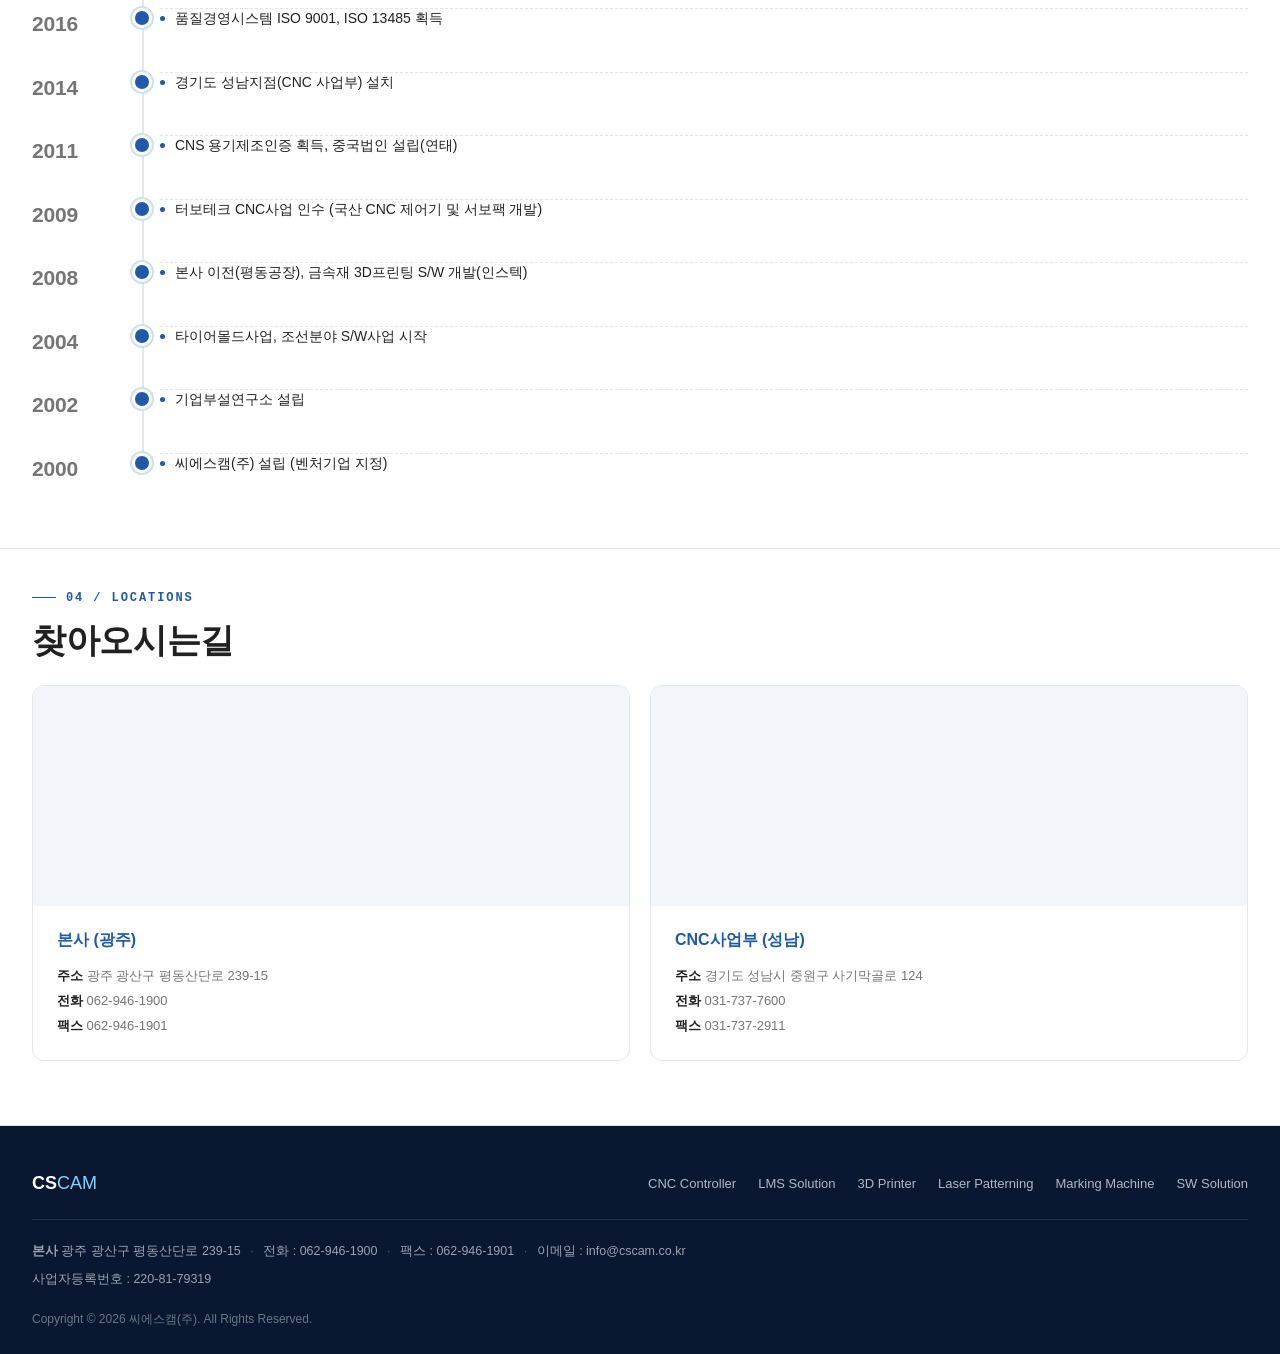
==== commit 7ad62809: "chatbot" ====
--- a/index.html
+++ b/index.html
@@ -610,5 +610,25 @@
   window.addEventListener("load", install);
 })();
 </script>
+<iframe id="chatbot-iframe" src="/chatbot/chatbot_test.html" allow="microphone; camera"></iframe>
+<style>
+#chatbot-iframe { width: 54px; height: 54px; border: none; background: transparent; transition: width .3s, height .3s; position: fixed !important; bottom: 56px !important; right: 20px !important; z-index: 999999999 !important; display: block !important; }
+#chatbot-iframe.active { width: 300px; height: 567px; max-height: 85vh; }
+@media (max-width: 768px) { #chatbot-iframe.active { width: 100% !important; height: 100% !important; bottom: 0 !important; right: 0 !important; } }
+</style>
+<script>
+(function () {
+  var iframe = document.getElementById("chatbot-iframe");
+  if (!iframe) return;
+  document.body.appendChild(iframe);
+  window.addEventListener("message", function (event) {
+    if (event.data === "expand") {
+      iframe.classList.add("active");
+    } else if (event.data === "collapse") {
+      iframe.classList.remove("active");
+    }
+  });
+})();
+</script>
 </body>
 </html>
--- a/assets/css/style.css
+++ b/assets/css/style.css
@@ -162,7 +162,8 @@
   position: relative; left: 50%; transform: translateX(-50%);
   overflow: hidden; border-radius: 14px;
   aspect-ratio: 1559 / 713; /* CNC 카드 이미지(세로로 더 크게 캡처)가 잘리지 않고 전체가 보이도록 박스 비율 조정 */
-  width: 120%; max-width: calc(100vw - 32px); /* 컨테이너보다 넓게 돌출(양쪽 최소 16px 여백만 확보) */
+  /* 모바일 포함 모든 화면 폭에서 좌우 배경색이 보이지 않도록 항상 뷰포트 전체 폭으로 꽉 채움(상한 없음) */
+  width: 100vw; max-width: 100vw;
   touch-action: pan-y; cursor: grab; user-select: none; -webkit-user-select: none;
 }
 /* 데스크톱에서 100% 화면 기준으로 히어로가 뷰포트 하단까지 꽉 차 보이도록(다음 섹션이 미리 노출되지 않게)
@@ -170,8 +171,6 @@
 @media (min-width: 761px) {
   .hero-shift-wrap {
     min-height: calc(100vh - var(--header-h) - 32px);
-    /* 좌우에 배경색이 보이지 않도록 뷰포트 전체 폭으로 꽉 채움(모서리 둥근 카드 느낌은 제거) */
-    width: 100vw; max-width: 100vw; border-radius: 0;
   }
 }
 .hero-shift-wrap.is-dragging { cursor: grabbing; }
@@ -239,7 +238,11 @@
 }
 /* 좁은 화면에서는 중앙 하단 버튼과 우측 하단 점(dot) 표시가 겹칠 수 있어, 점 표시를 상단으로 옮김 */
 @media (max-width: 560px) {
-  .hero-shift-dots { top: 14px; right: 14px; bottom: auto; }
+  .hero-shift-dots {
+    top: 14px; right: 14px; bottom: auto;
+    /* 점 6개 표시도 기존(모바일 기준) 크기의 절반으로 축소, 우측 상단 모서리 기준 축소 */
+    transform: scale(.5); transform-origin: top right;
+  }
   .hero-shift-toggle-row .division-grid-toggle { padding: 9px 16px; font-size: 12px; gap: 6px; }
   .hero-shift-toggle-row .division-grid-toggle .chevron { width: 11px; height: 11px; }
   /* 버튼이 카드를 가릴 만큼 커서 기존(모바일 기준) 크기의 절반으로 축소 */
@@ -254,7 +257,9 @@
   transition: padding .45s ease;
 }
 .division-grid.is-open {
-  padding: 40px 0 50px;
+  /* 상단: 히어로 바로 아래라 여백이 40px뿐이면 버튼과 카드가 붙어 보여, 하단 여백(50px + 다음 섹션 자체 상단 32px = 82px)과
+     비슷한 체감이 되도록 넉넉히 키움 */
+  padding: 90px 0 50px;
 }
 /* division-grid-toggle-row: 버튼이 히어로 카드 안쪽(.hero-shift-toggle-row)으로 이동해 현재 미사용, 스타일만 남겨둠 */
 .division-grid-toggle-row {
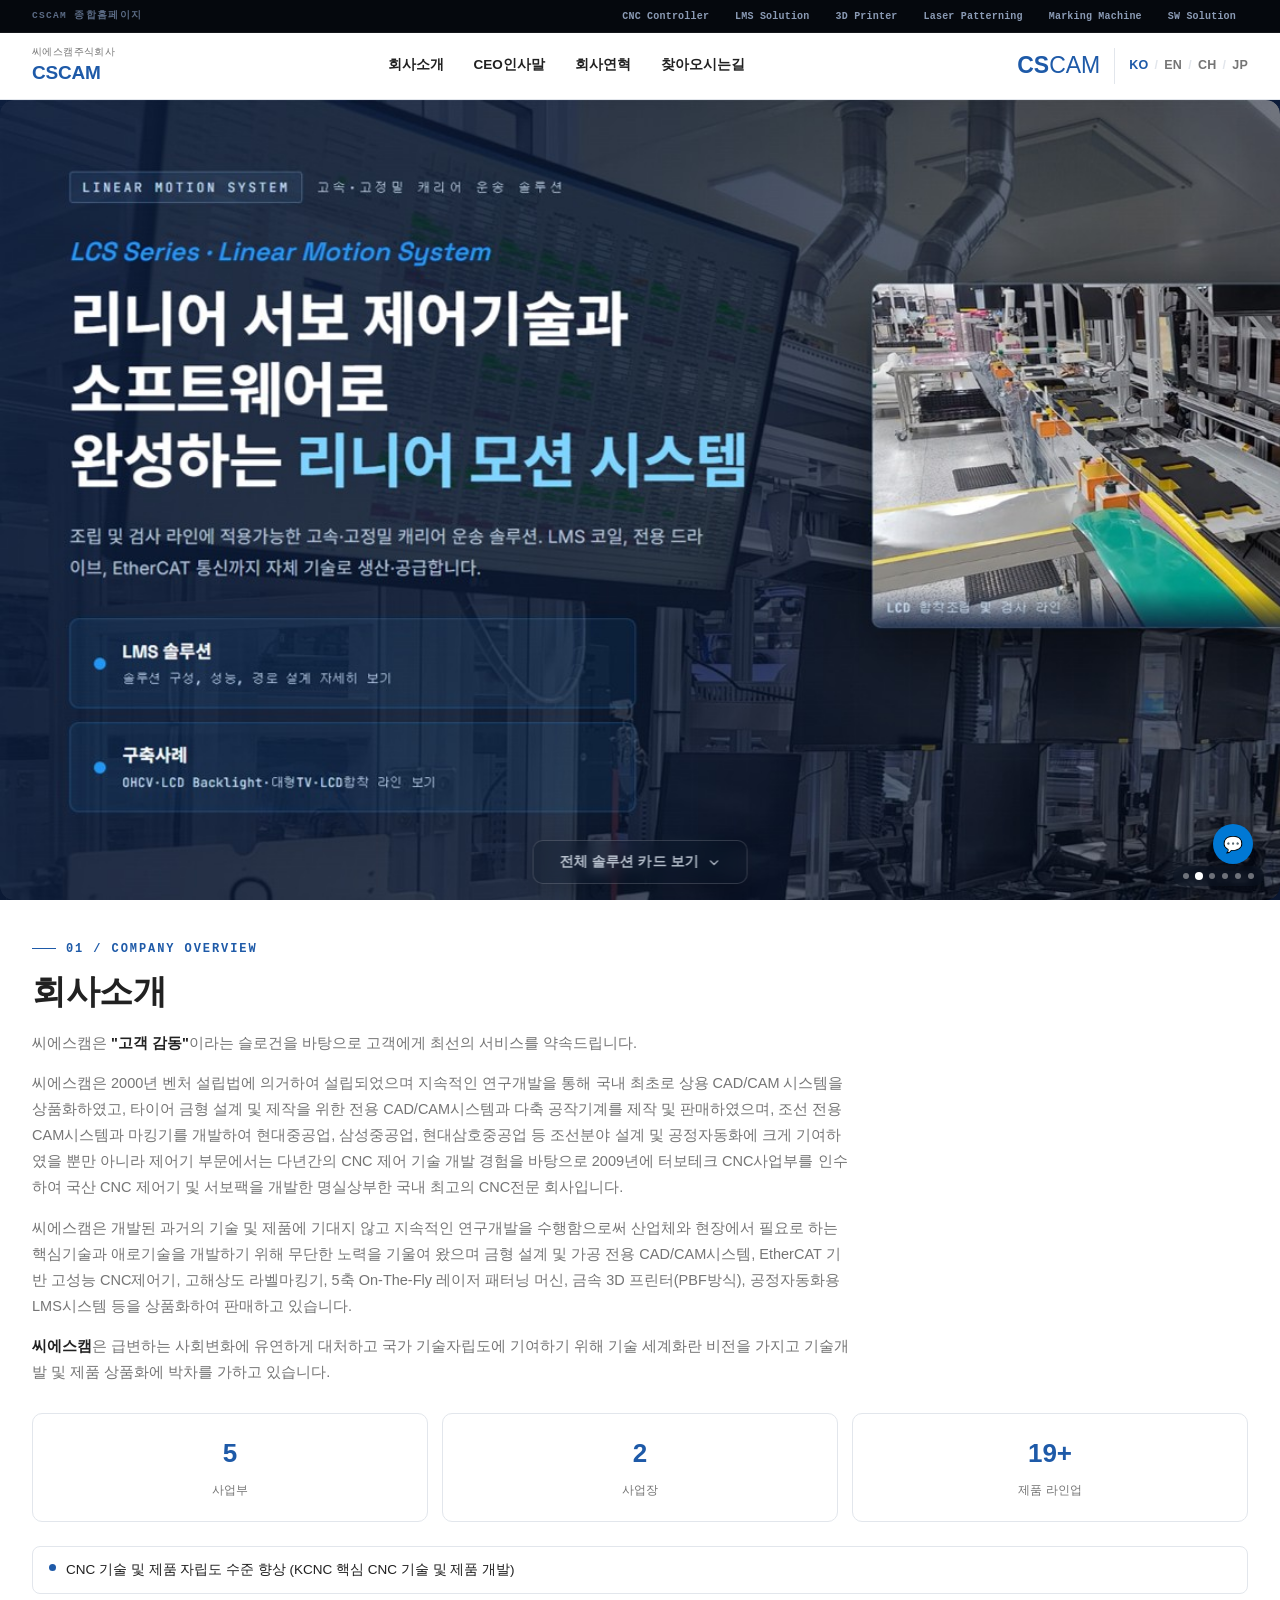
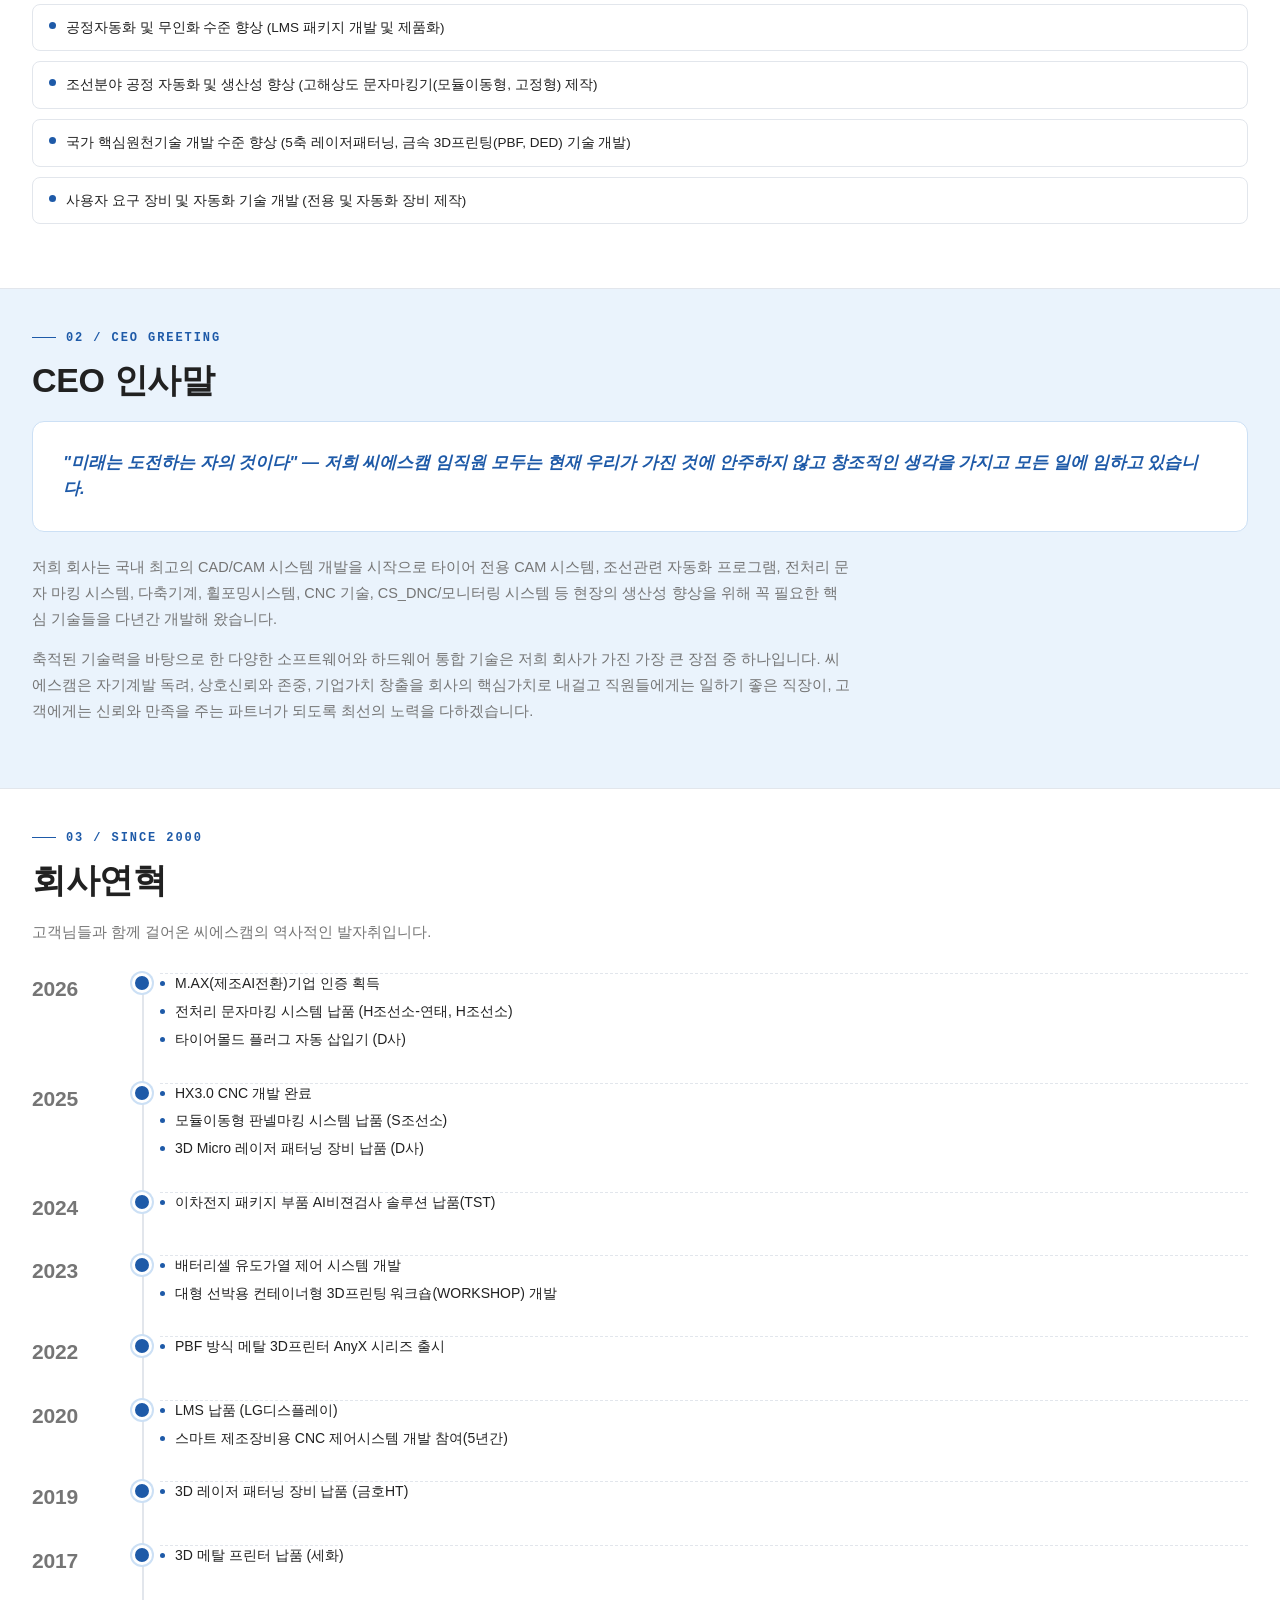
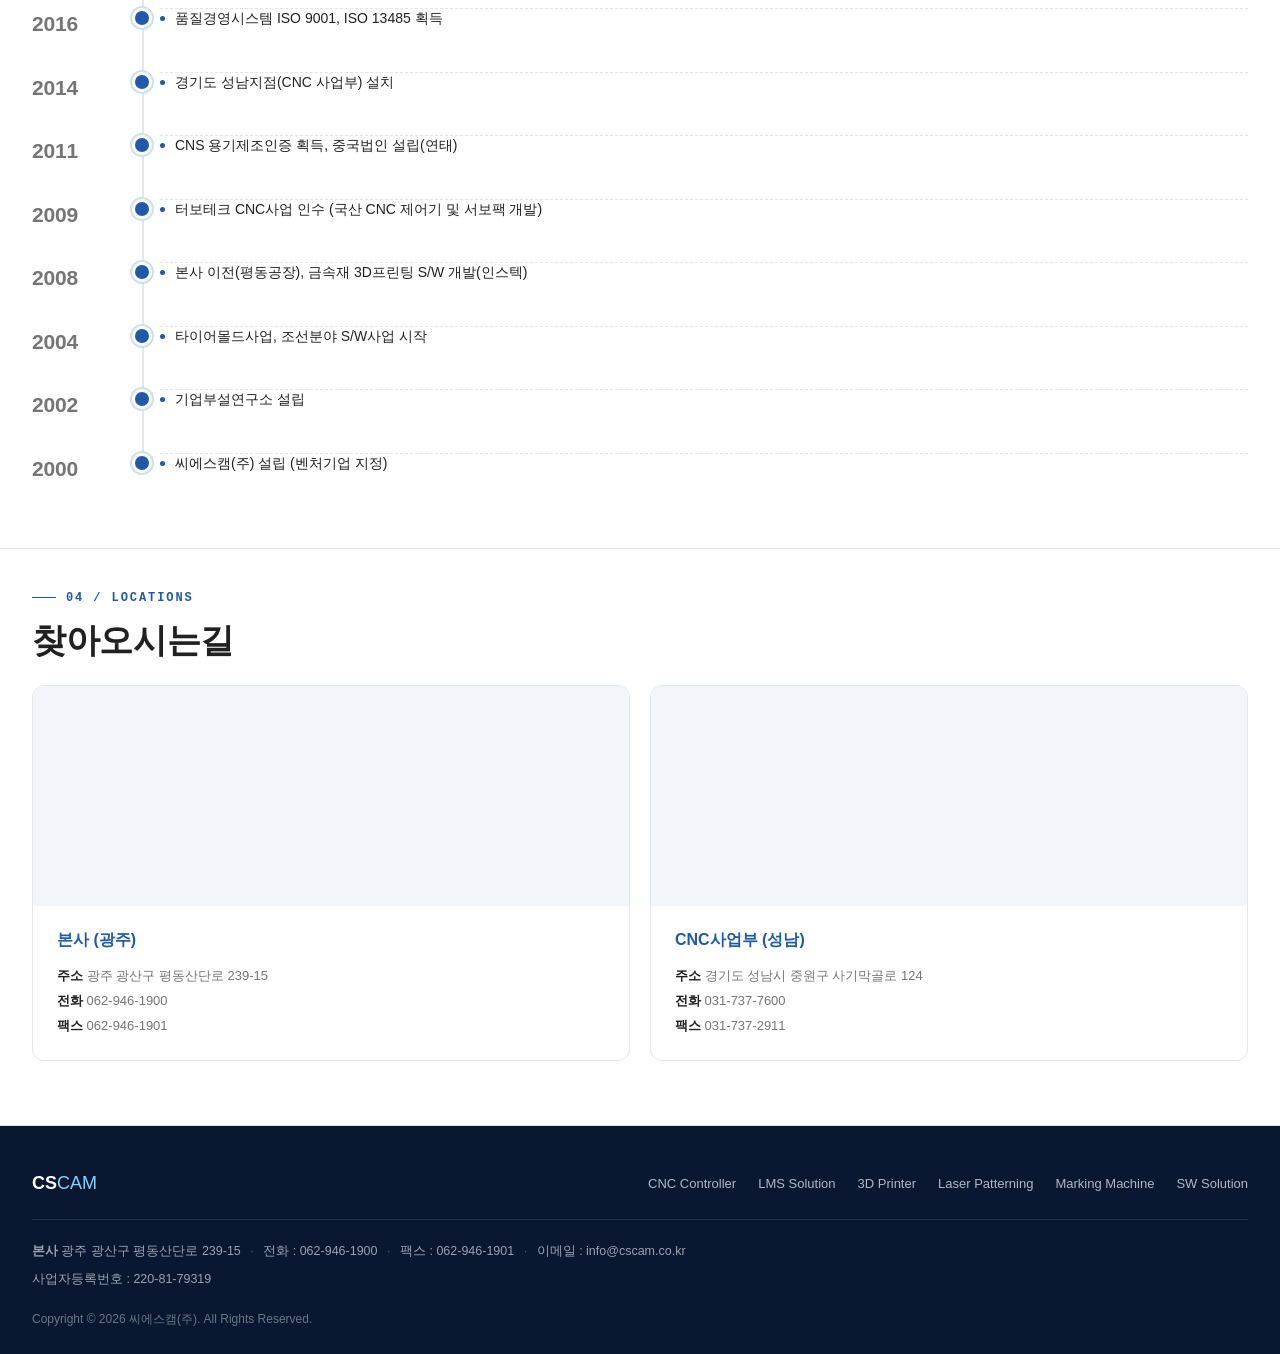
==== commit 1a3d084f: "pos" ====
--- a/index.html
+++ b/index.html
@@ -612,8 +612,8 @@
 </script>
 <iframe id="chatbot-iframe" src="/chatbot/chatbot_test.html" allow="microphone; camera"></iframe>
 <style>
-#chatbot-iframe { width: 54px; height: 54px; border: none; background: transparent; transition: width .3s, height .3s; position: fixed !important; bottom: 56px !important; right: 20px !important; z-index: 999999999 !important; display: block !important; }
-#chatbot-iframe.active { width: 300px; height: 567px; max-height: 85vh; }
+#chatbot-iframe { width: 54px; height: 54px; border: none; background: transparent; transition: width .3s, height .3s; position: fixed !important; bottom: 29px !important; right: 20px !important; z-index: 999999999 !important; display: block !important; }
+#chatbot-iframe.active { width: 450px; height: 850px; max-height: 85vh; }
 @media (max-width: 768px) { #chatbot-iframe.active { width: 100% !important; height: 100% !important; bottom: 0 !important; right: 0 !important; } }
 </style>
 <script>
